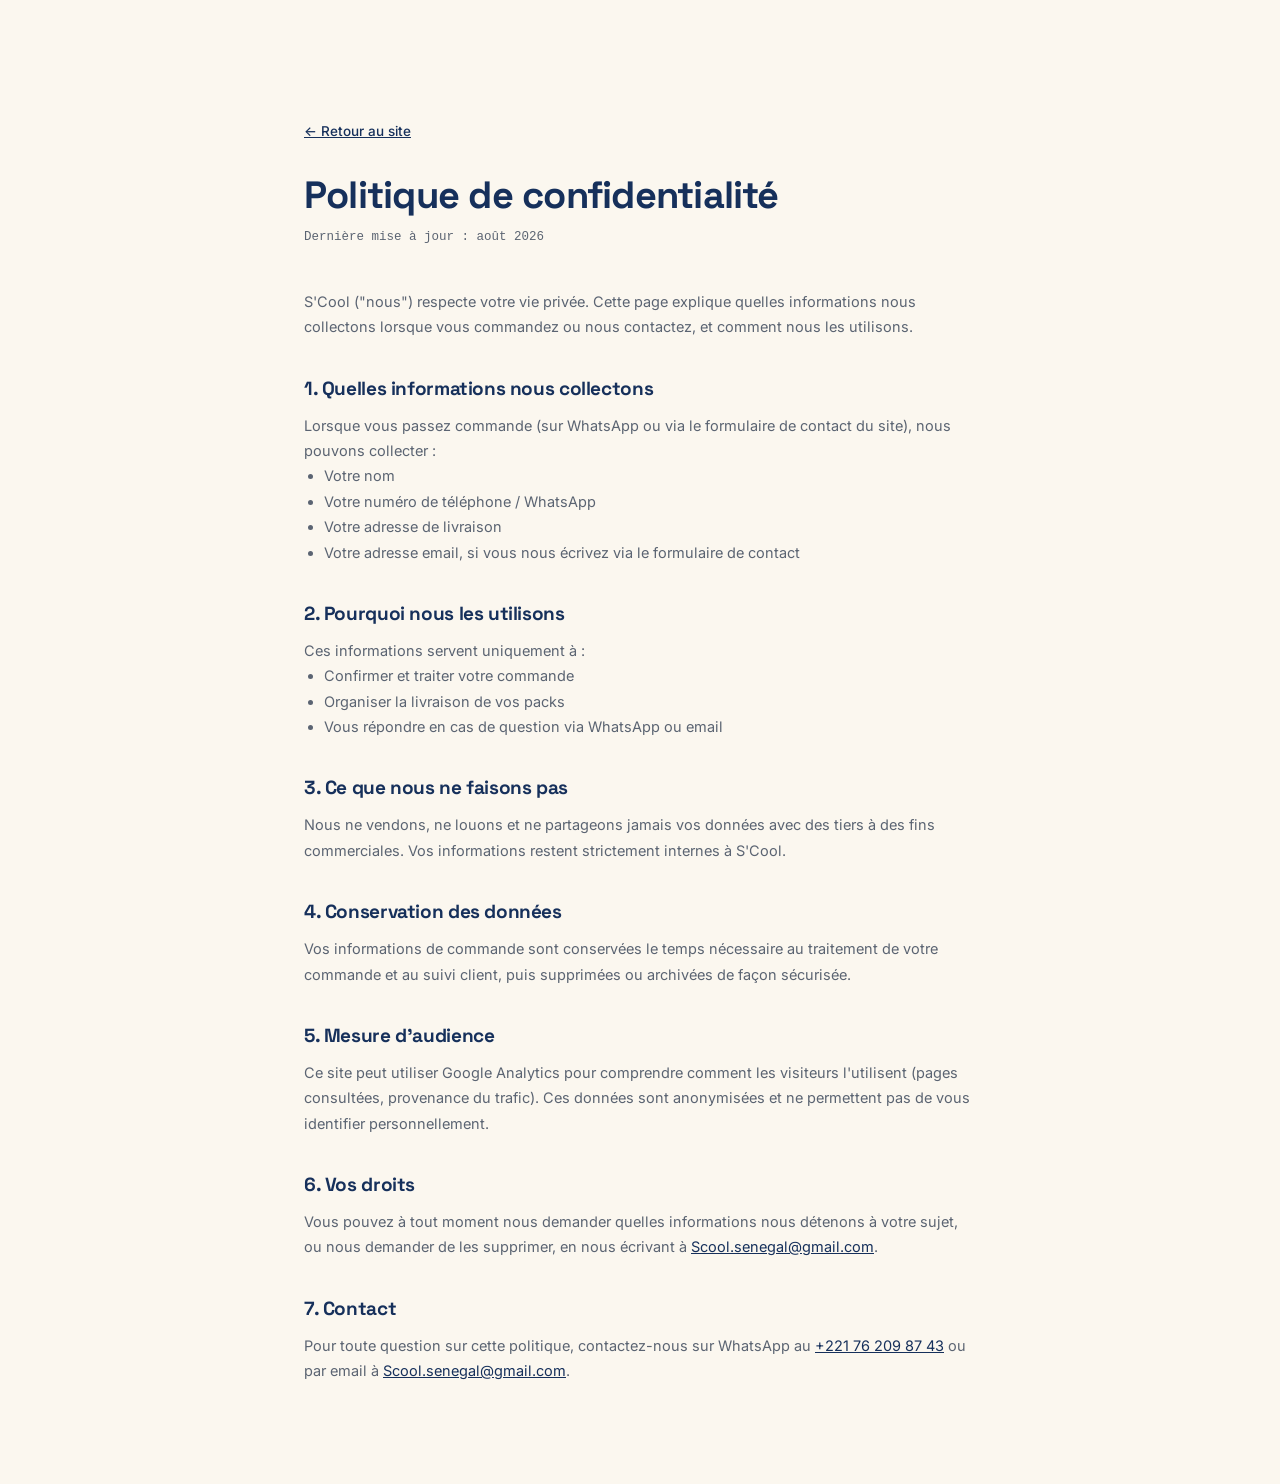
==== privacy.html @ 5d0547ee "Premier commit" ====
<!DOCTYPE html>
<html lang="fr">
<head>
<meta charset="UTF-8">
<meta name="viewport" content="width=device-width, initial-scale=1.0">
<title>Politique de confidentialité — S'Cool</title>
<meta name="description" content="Politique de confidentialité de S'Cool : comment vos données (nom, téléphone, adresse de livraison) sont utilisées.">
<link rel="preconnect" href="https://fonts.googleapis.com">
<link rel="preconnect" href="https://fonts.gstatic.com" crossorigin>
<link href="https://fonts.googleapis.com/css2?family=Space+Grotesk:wght@600;700&family=Inter:wght@400;500;600&display=swap" rel="stylesheet">
<link rel="stylesheet" href="styles.css">
<style>
  .legal-wrap{max-width:720px; margin:0 auto; padding:120px 24px 100px;}
  .legal-wrap h1{font-size:clamp(28px,4vw,38px); margin-bottom:8px;}
  .legal-wrap .updated{font-family:'IBM Plex Mono',monospace; font-size:12.5px; color:var(--ink-soft); margin-bottom:40px;}
  .legal-wrap h2{font-size:19px; margin:36px 0 12px;}
  .legal-wrap p, .legal-wrap li{font-size:14.5px; line-height:1.75; color:var(--ink-soft);}
  .legal-wrap ul{padding-left:20px; margin-bottom:12px;}
  .legal-wrap a{color:var(--blue); text-decoration:underline;}
  .back-link{display:inline-flex; align-items:center; gap:6px; font-size:13.5px; color:var(--blue); font-weight:500; margin-bottom:32px;}
</style>
</head>
<body>
<div class="legal-wrap">
  <a href="index.html" class="back-link">← Retour au site</a>
  <h1>Politique de confidentialité</h1>
  <p class="updated">Dernière mise à jour : août 2026</p>

  <p>S'Cool ("nous") respecte votre vie privée. Cette page explique quelles informations nous collectons lorsque vous commandez ou nous contactez, et comment nous les utilisons.</p>

  <h2>1. Quelles informations nous collectons</h2>
  <p>Lorsque vous passez commande (sur WhatsApp ou via le formulaire de contact du site), nous pouvons collecter :</p>
  <ul>
    <li>Votre nom</li>
    <li>Votre numéro de téléphone / WhatsApp</li>
    <li>Votre adresse de livraison</li>
    <li>Votre adresse email, si vous nous écrivez via le formulaire de contact</li>
  </ul>

  <h2>2. Pourquoi nous les utilisons</h2>
  <p>Ces informations servent uniquement à :</p>
  <ul>
    <li>Confirmer et traiter votre commande</li>
    <li>Organiser la livraison de vos packs</li>
    <li>Vous répondre en cas de question via WhatsApp ou email</li>
  </ul>

  <h2>3. Ce que nous ne faisons pas</h2>
  <p>Nous ne vendons, ne louons et ne partageons jamais vos données avec des tiers à des fins commerciales. Vos informations restent strictement internes à S'Cool.</p>

  <h2>4. Conservation des données</h2>
  <p>Vos informations de commande sont conservées le temps nécessaire au traitement de votre commande et au suivi client, puis supprimées ou archivées de façon sécurisée.</p>

  <h2>5. Mesure d'audience</h2>
  <p>Ce site peut utiliser Google Analytics pour comprendre comment les visiteurs l'utilisent (pages consultées, provenance du trafic). Ces données sont anonymisées et ne permettent pas de vous identifier personnellement.</p>

  <h2>6. Vos droits</h2>
  <p>Vous pouvez à tout moment nous demander quelles informations nous détenons à votre sujet, ou nous demander de les supprimer, en nous écrivant à <a href="mailto:Scool.senegal@gmail.com">Scool.senegal@gmail.com</a>.</p>

  <h2>7. Contact</h2>
  <p>Pour toute question sur cette politique, contactez-nous sur WhatsApp au <a href="https://wa.me/221762098743" target="_blank">+221 76 209 87 43</a> ou par email à <a href="mailto:Scool.senegal@gmail.com">Scool.senegal@gmail.com</a>.</p>
</div>
</body>
</html>
---- styles.css ----
:root{
    --blue:#16305B;
    --blue-light:#2E4E85;
    --blue-pale:#E8EDF6;
    --yellow:#F6B90A;
    --yellow-soft:#FDE8A6;
    --beige:#F1E8D6;
    --cream:#FBF7EF;
    --white:#FFFFFF;
    --ink:#161B22;
    --ink-soft:#5B6472;
    --line:#E4DCC8;
    --radius-lg:28px;
    --radius-md:18px;
    --radius-sm:12px;
    --shadow-soft:0 12px 40px -14px rgba(22,48,91,0.18);
    --shadow-lift:0 24px 60px -18px rgba(22,48,91,0.28);
  }
  *{box-sizing:border-box; margin:0; padding:0;}
  html{scroll-behavior:smooth;}
  body{
    font-family:'Inter',sans-serif;
    background:var(--cream);
    color:var(--ink);
    -webkit-font-smoothing:antialiased;
    overflow-x:hidden;
  }
  h1,h2,h3,h4{font-family:'Space Grotesk',sans-serif; letter-spacing:-0.02em; color:var(--blue);}
  .mono{font-family:'IBM Plex Mono',monospace; letter-spacing:0.02em;}
  a{color:inherit; text-decoration:none;}
  img{max-width:100%; display:block;}
  section{padding:96px 24px;}
  @media (max-width:640px){ section{padding:64px 20px;} }
  .wrap{max-width:1160px; margin:0 auto;}
  .eyebrow{
    font-family:'IBM Plex Mono',monospace;
    font-size:12.5px;
    text-transform:uppercase;
    letter-spacing:0.14em;
    color:var(--blue-light);
    display:inline-flex;
    align-items:center;
    gap:8px;
    margin-bottom:16px;
  }
  .eyebrow::before{content:''; width:16px; height:2px; background:var(--yellow); display:inline-block; border-radius:2px;}

  /* highlighter signature underline */
  .highlight{position:relative; display:inline; white-space:normal;}
  .highlight::after{
    content:'';
    position:absolute;
    left:-2%; right:-2%; bottom:0.05em;
    height:0.42em;
    background:var(--yellow);
    z-index:-1;
    border-radius:3px;
    transform:scaleX(0);
    transform-origin:left;
    transition:transform 0.7s cubic-bezier(.4,0,.2,1);
  }
  .highlight.in-view::after{transform:scaleX(1);}

  .reveal{opacity:0; transform:translateY(24px); transition:opacity .7s ease, transform .7s cubic-bezier(.4,0,.2,1);}
  .reveal.in-view{opacity:1; transform:translateY(0);}

  /* NAV */
  header{
    position:fixed; top:0; left:0; right:0; z-index:100;
    display:flex; justify-content:center; padding-top:14px;
  }
  nav{
    display:flex; align-items:center; justify-content:space-between;
    width:min(1160px, calc(100% - 32px));
    padding:10px 12px 10px 22px;
    background:rgba(251,247,239,0.72);
    backdrop-filter:blur(18px) saturate(160%);
    -webkit-backdrop-filter:blur(18px) saturate(160%);
    border:1px solid rgba(22,48,91,0.08);
    border-radius:100px;
    box-shadow:0 8px 32px -12px rgba(22,48,91,0.14);
    transition:box-shadow .3s ease;
  }
  .logo{display:flex; align-items:center; gap:9px; font-family:'Space Grotesk',sans-serif; font-weight:700; font-size:19px; color:var(--blue);}
  .logo .dot{width:9px; height:9px; border-radius:3px; background:var(--yellow); display:inline-block; transform:rotate(8deg);}
  .nav-links{display:flex; align-items:center; gap:2px;}
  .nav-links a{
    font-size:14px; font-weight:500; color:var(--ink-soft);
    padding:9px 16px; border-radius:100px; transition:all .25s ease;
  }
  .nav-links a:hover{color:var(--blue); background:var(--blue-pale);}
  .nav-links a.active{color:var(--blue); background:var(--blue-pale); font-weight:600;}
  .nav-cta{
    background:var(--blue); color:var(--white); font-size:13.5px; font-weight:600;
    padding:11px 20px; border-radius:100px; display:flex; align-items:center; gap:6px;
    transition:transform .25s ease, background .25s ease;
  }
  .nav-cta:hover{background:var(--blue-light); transform:translateY(-1px);}
  .burger{display:none; width:38px; height:38px; border-radius:100px; background:var(--blue-pale); align-items:center; justify-content:center; cursor:pointer;}
  .cart-icon-btn{
    position:relative; width:40px; height:40px; border-radius:100px; background:var(--blue-pale); border:none;
    display:flex; align-items:center; justify-content:center; cursor:pointer; margin-right:6px; flex-shrink:0;
    transition:background .2s ease;
  }
  .cart-icon-btn:hover{background:var(--yellow-soft);}
  .cart-badge{
    position:absolute; top:-4px; right:-4px; min-width:18px; height:18px; border-radius:100px; background:var(--yellow);
    color:var(--blue); font-family:'IBM Plex Mono',monospace; font-size:10.5px; font-weight:600;
    display:none; align-items:center; justify-content:center; padding:0 4px; border:2px solid var(--cream);
  }

  /* CART DRAWER */
  .cart-overlay{
    position:fixed; inset:0; background:rgba(22,48,91,0.35); backdrop-filter:blur(2px); z-index:150;
    opacity:0; pointer-events:none; transition:opacity .3s ease;
  }
  .cart-overlay.open{opacity:1; pointer-events:auto;}
  .cart-drawer{
    position:fixed; top:0; right:0; bottom:0; width:min(400px, 92vw); background:var(--cream); z-index:151;
    display:flex; flex-direction:column; box-shadow:-20px 0 60px -20px rgba(22,48,91,0.4);
    transform:translateX(100%); transition:transform .4s cubic-bezier(.4,0,.2,1);
  }
  .cart-drawer.open{transform:translateX(0);}
  .cart-head{display:flex; justify-content:space-between; align-items:center; padding:22px 22px 16px; border-bottom:1px solid var(--line);}
  .cart-head h3{font-size:19px;}
  .cart-close{width:32px; height:32px; border-radius:100px; background:var(--blue-pale); border:none; cursor:pointer; font-size:13px; color:var(--blue);}
  .cart-items{flex:1; overflow-y:auto; padding:14px 22px;}
  .cart-item{display:flex; gap:12px; align-items:center; padding:14px 0; border-bottom:1px dashed var(--line);}
  .cart-item .ci-icon{width:44px; height:44px; background:var(--beige); border-radius:12px; display:flex; align-items:center; justify-content:center; flex-shrink:0;}
  .cart-item .ci-icon svg{width:26px; height:26px;}
  .ci-info{flex:1; min-width:0;}
  .ci-info h6{font-size:13.5px; color:var(--ink); margin-bottom:3px; line-height:1.3;}
  .ci-info .mono{font-size:12px; color:var(--ink-soft);}
  .ci-qty{display:flex; align-items:center; gap:10px; margin-top:6px;}
  .ci-qty button{
    width:22px; height:22px; border-radius:7px; border:1px solid var(--line); background:var(--white);
    cursor:pointer; font-size:13px; color:var(--blue); line-height:1;
  }
  .ci-qty span{font-family:'IBM Plex Mono',monospace; font-size:13px; min-width:14px; text-align:center;}
  .ci-remove{background:none; border:none; color:var(--ink-soft); cursor:pointer; font-size:13px; padding:6px; flex-shrink:0;}
  .ci-remove:hover{color:#C0392B;}
  .cart-foot{padding:18px 22px 24px; border-top:1px solid var(--line);}
  .cart-total-row{display:flex; justify-content:space-between; align-items:center; margin-bottom:14px; font-size:14.5px; color:var(--ink-soft);}
  .cart-total-row .price{font-size:20px;}
  @media (max-width:880px){
    .nav-links{display:none;}
    .nav-cta{display:none;}
    .burger{display:flex;}
  }
  .mobile-menu{
    position:fixed; top:78px; left:16px; right:16px; z-index:99;
    background:var(--white); border-radius:22px; padding:12px;
    box-shadow:var(--shadow-lift); border:1px solid var(--line);
    display:none; flex-direction:column; gap:2px;
  }
  .mobile-menu.open{display:flex;}
  .mobile-menu a{padding:14px 16px; border-radius:14px; font-weight:500; color:var(--ink); font-size:15px;}
  .mobile-menu a:hover{background:var(--beige);}
  .mobile-menu .mm-cta{background:var(--blue); color:#fff; text-align:center; margin-top:6px; font-weight:600;}

  /* HERO */
  .hero{padding-top:170px; position:relative; overflow:hidden;}
  .hero::before{
    content:''; position:absolute; top:-120px; right:-160px; width:520px; height:520px;
    background:radial-gradient(circle, var(--yellow-soft) 0%, transparent 70%);
    opacity:0.7; z-index:0;
  }
  .hero::after{
    content:''; position:absolute; bottom:-200px; left:-180px; width:480px; height:480px;
    background:radial-gradient(circle, var(--blue-pale) 0%, transparent 70%);
    z-index:0;
  }
  .hero-inner{position:relative; z-index:1; text-align:center; max-width:760px; margin:0 auto;}
  .hero h1{font-size:clamp(34px,6vw,64px); line-height:1.05; font-weight:700; margin-bottom:22px;}
  .hero p.sub{font-size:clamp(16px,2vw,19px); color:var(--ink-soft); max-width:560px; margin:0 auto 36px; line-height:1.6;}
  .hero-ctas{display:flex; gap:12px; justify-content:center; flex-wrap:wrap;}
  .btn{
    font-weight:600; font-size:15px; padding:15px 28px; border-radius:100px;
    display:inline-flex; align-items:center; gap:8px; cursor:pointer; border:none;
    transition:transform .25s cubic-bezier(.4,0,.2,1), box-shadow .25s ease, background .25s ease;
  }
  .btn-primary{background:var(--blue); color:#fff; box-shadow:0 10px 26px -8px rgba(22,48,91,0.45);}
  .btn-primary:hover{transform:translateY(-2px); box-shadow:0 16px 32px -8px rgba(22,48,91,0.5);}
  .btn-secondary{background:var(--white); color:var(--blue); border:1.5px solid var(--line);}
  .btn-secondary:hover{border-color:var(--blue-light); transform:translateY(-2px);}
  .btn-yellow{background:var(--yellow); color:var(--blue);}
  .btn-yellow:hover{transform:translateY(-2px); box-shadow:0 12px 26px -10px rgba(246,185,10,0.6);}
  .btn-whatsapp{background:#1F3A22; color:#fff;}
  .btn-whatsapp:hover{background:#16481D; transform:translateY(-2px);}
  .btn-sm{padding:10px 18px; font-size:13.5px;}
  .btn-block{width:100%; justify-content:center;}

  .hero-strip{
    display:flex; justify-content:center; gap:36px; flex-wrap:wrap; margin-top:64px;
    padding:20px 0; border-top:1px solid var(--line);
  }
  .hero-strip div{text-align:center;}
  .hero-strip .num{font-family:'Space Grotesk',sans-serif; font-weight:700; font-size:26px; color:var(--blue);}
  .hero-strip .lbl{font-size:12.5px; color:var(--ink-soft); margin-top:2px;}

  /* PILLARS */
  .pillars{display:grid; grid-template-columns:1fr 1fr; gap:24px; margin-top:20px;}
  @media (max-width:820px){.pillars{grid-template-columns:1fr;}}
  .pillar-card{
    border-radius:var(--radius-lg); padding:40px 34px; position:relative; overflow:hidden;
    transition:transform .35s cubic-bezier(.4,0,.2,1), box-shadow .35s ease;
  }
  .pillar-card:hover{transform:translateY(-6px); box-shadow:var(--shadow-lift);}
  .pillar-1{background:var(--blue); color:#fff;}
  .pillar-2{background:var(--beige); color:var(--blue);}
  .pillar-icon{
    width:56px; height:56px; border-radius:16px; display:flex; align-items:center; justify-content:center; margin-bottom:26px;
  }
  .pillar-1 .pillar-icon{background:rgba(246,185,10,0.18);}
  .pillar-2 .pillar-icon{background:rgba(22,48,91,0.08);}
  .pillar-card h3{font-size:26px; margin-bottom:14px;}
  .pillar-1 h3{color:#fff;}
  .pillar-card p{font-size:15.5px; line-height:1.65; margin-bottom:28px; opacity:0.92;}
  .pillar-1 p{color:#DCE4F1;}
  .pillar-2 p{color:var(--ink-soft);}
  .pillar-card .btn{margin-top:4px;}

  /* SECTION HEAD */
  .section-head{text-align:center; max-width:600px; margin:0 auto 52px;}
  .section-head h2{font-size:clamp(26px,4vw,38px); font-weight:700; margin-bottom:14px;}
  .section-head p{color:var(--ink-soft); font-size:16px; line-height:1.6;}
  .section-head.left{text-align:left; margin:0 0 44px;}

  /* PRODUCT CARDS */
  .grid-4{display:grid; grid-template-columns:repeat(4,1fr); gap:20px;}
  .grid-3{display:grid; grid-template-columns:repeat(3,1fr); gap:22px;}
  @media (max-width:980px){.grid-4{grid-template-columns:repeat(2,1fr);} .grid-3{grid-template-columns:repeat(2,1fr);}}
  @media (max-width:600px){.grid-4{grid-template-columns:1fr;} .grid-3{grid-template-columns:1fr;}}

  .product-card{
    background:var(--white); border-radius:var(--radius-md); overflow:hidden;
    border:1px solid var(--line); position:relative;
    transition:transform .3s cubic-bezier(.4,0,.2,1), box-shadow .3s ease;
  }
  .product-card:hover{transform:translateY(-5px); box-shadow:var(--shadow-soft);}
  .product-card:hover .p-icon svg{transform:scale(1.08) rotate(-3deg);}
  .product-media{
    aspect-ratio:1/0.85; display:flex; align-items:center; justify-content:center; position:relative;
    background:var(--beige);
  }
  .product-media::before{
    content:''; position:absolute; inset:0;
    background-image:radial-gradient(circle, rgba(22,48,91,0.06) 1.5px, transparent 1.5px);
    background-size:16px 16px;
  }
  .p-icon svg{transition:transform .35s cubic-bezier(.4,0,.2,1); position:relative; z-index:1;}
  .product-badge{
    position:absolute; top:12px; left:12px; background:var(--yellow); color:var(--blue);
    font-family:'IBM Plex Mono',monospace; font-size:11px; font-weight:500; padding:5px 10px;
    border-radius:100px; z-index:2;
  }
  .product-body{padding:20px 20px 22px; border-top:1px dashed var(--line);}
  .product-body h4{font-size:16.5px; margin-bottom:6px; color:var(--ink);}
  .product-body .desc{font-size:13.5px; color:var(--ink-soft); line-height:1.5; margin-bottom:14px;}
  .price-row{display:flex; align-items:center; justify-content:space-between; margin-bottom:14px;}
  .price{font-family:'Space Grotesk',sans-serif; font-weight:700; font-size:18px; color:var(--blue);}
  .price span{font-size:12px; color:var(--ink-soft); font-weight:500; font-family:'Inter',sans-serif;}

  /* PACK CARDS */
  .pack-grid{display:grid; grid-template-columns:repeat(4,1fr); gap:20px;}
  @media (max-width:980px){.pack-grid{grid-template-columns:repeat(2,1fr);}}
  @media (max-width:600px){.pack-grid{grid-template-columns:1fr;}}
  .pack-card{
    background:var(--white); border-radius:var(--radius-md); padding:26px 22px; position:relative;
    border:1px solid var(--line); border-top:5px solid var(--accent, var(--yellow));
    display:flex; flex-direction:column;
    transition:transform .3s cubic-bezier(.4,0,.2,1), box-shadow .3s ease;
  }
  .pack-card:hover{transform:translateY(-5px); box-shadow:var(--shadow-soft);}
  .pack-icon{
    width:48px; height:48px; border-radius:13px; background:var(--accent, var(--yellow)); opacity:0.9;
    display:flex; align-items:center; justify-content:center; color:var(--blue); margin-bottom:16px;
  }
  .pack-card h3{font-size:21px; margin-bottom:6px;}
  .pack-desc{font-size:13px; color:var(--ink-soft); line-height:1.5; margin-bottom:14px; min-height:40px;}
  .pack-price{font-family:'Space Grotesk',sans-serif; font-weight:700; font-size:22px; color:var(--blue); margin-bottom:16px;}
  .pack-toggle{
    display:flex; align-items:center; justify-content:space-between; width:100%; background:none; border:none;
    border-top:1px dashed var(--line); padding:12px 0; cursor:pointer; font-size:12.5px; color:var(--blue-light);
    font-family:'IBM Plex Mono',monospace;
  }
  .pack-toggle svg{transition:transform .3s ease;}
  .pack-items{
    list-style:none; max-height:0; overflow:hidden; transition:max-height .4s ease;
    font-size:12.5px; color:var(--ink-soft); line-height:1.9;
  }
  .pack-items.open{max-height:600px; margin-bottom:8px;}
  .pack-items li{padding-left:14px; position:relative;}
  .pack-items li::before{content:'—'; position:absolute; left:0; color:var(--accent, var(--yellow));}
  .pack-trousse{
    display:flex; align-items:flex-start; gap:8px; font-size:12px; color:var(--ink-soft);
    margin:12px 0 16px; cursor:pointer; line-height:1.4;
  }
  .pack-trousse input{accent-color:var(--blue); margin-top:2px;}

  /* RESOURCES */
  .cat-grid{display:grid; grid-template-columns:repeat(3,1fr); gap:16px; margin-bottom:56px;}
  @media (max-width:820px){.cat-grid{grid-template-columns:repeat(2,1fr);}}
  @media (max-width:520px){.cat-grid{grid-template-columns:1fr;}}
  .cat-card{
    background:var(--white); border:1px solid var(--line); border-radius:var(--radius-md);
    padding:24px; display:flex; align-items:center; gap:14px; cursor:pointer;
    transition:all .25s ease;
  }
  .cat-card:hover{background:var(--blue); border-color:var(--blue);}
  .cat-card:hover h5, .cat-card:hover p{color:#fff;}
  .cat-card:hover .cat-ic{background:var(--yellow);}
  .cat-ic{
    width:44px; height:44px; border-radius:12px; background:var(--blue-pale); flex-shrink:0;
    display:flex; align-items:center; justify-content:center; transition:background .25s ease;
  }
  .cat-card h5{font-size:15px; font-weight:600; color:var(--ink); margin-bottom:2px;}
  .cat-card p{font-size:12.5px; color:var(--ink-soft);}

  .article-card{
    background:var(--white); border-radius:var(--radius-md); overflow:hidden; border:1px solid var(--line);
    transition:transform .3s ease, box-shadow .3s ease;
  }
  .article-card:hover{transform:translateY(-5px); box-shadow:var(--shadow-soft);}
  .article-media{height:150px; display:flex; align-items:center; justify-content:center; position:relative;}
  .article-body{padding:20px;}
  .article-tag{font-family:'IBM Plex Mono',monospace; font-size:11px; color:var(--blue-light); text-transform:uppercase; letter-spacing:0.06em; margin-bottom:10px; display:block;}
  .article-body h4{font-size:16px; margin-bottom:8px; line-height:1.35; color:var(--ink);}
  .article-body .meta{font-size:12px; color:var(--ink-soft); display:flex; align-items:center; gap:6px; margin-top:14px;}

  /* BLOG FEATURED */
  .blog-featured{
    display:grid; grid-template-columns:1.1fr 1fr; gap:0; border-radius:var(--radius-lg); overflow:hidden;
    background:var(--white); border:1px solid var(--line); margin-bottom:48px;
  }
  @media (max-width:820px){.blog-featured{grid-template-columns:1fr;}}
  .blog-featured .bf-media{background:var(--blue); display:flex; align-items:center; justify-content:center; min-height:280px; position:relative; overflow:hidden;}
  .blog-featured .bf-body{padding:44px; display:flex; flex-direction:column; justify-content:center;}
  .blog-featured .bf-body h3{font-size:26px; margin-bottom:14px; line-height:1.25;}

  /* ABOUT */
  .about-grid{display:grid; grid-template-columns:1fr 1fr; gap:56px; align-items:center;}
  @media (max-width:820px){.about-grid{grid-template-columns:1fr; gap:32px;}}
  .about-visual{
    background:var(--blue); border-radius:var(--radius-lg); aspect-ratio:1/0.9; position:relative; overflow:hidden;
    display:flex; align-items:center; justify-content:center;
  }
  .mission-quote{
    background:var(--beige); border-radius:var(--radius-md); padding:28px 30px; margin-top:24px;
    border-left:4px solid var(--yellow);
  }
  .mission-quote p{font-family:'Space Grotesk',sans-serif; font-size:18px; font-weight:500; color:var(--blue); line-height:1.5;}

  .stat-row{display:flex; gap:32px; margin-top:32px; flex-wrap:wrap;}
  .stat-row .num{font-family:'Space Grotesk',sans-serif; font-weight:700; font-size:30px; color:var(--blue);}
  .stat-row .lbl{font-size:13px; color:var(--ink-soft);}

  /* TESTIMONIALS */
  .testi-track{display:grid; grid-template-columns:repeat(3,1fr); gap:20px;}
  @media (max-width:900px){.testi-track{grid-template-columns:1fr; max-width:480px; margin:0 auto;}}
  .testi-card{
    background:var(--white); border:1px solid var(--line); border-radius:var(--radius-md); padding:28px;
    display:flex; flex-direction:column; gap:18px;
  }
  .stars{color:var(--yellow); font-size:14px; letter-spacing:2px;}
  .testi-card p.quote{font-size:14.5px; line-height:1.65; color:var(--ink);}
  .testi-person{display:flex; align-items:center; gap:12px; margin-top:auto;}
  .avatar{
    width:42px; height:42px; border-radius:100px; display:flex; align-items:center; justify-content:center;
    font-family:'Space Grotesk',sans-serif; font-weight:700; color:#fff; font-size:15px; flex-shrink:0;
  }
  .testi-person .name{font-size:13.5px; font-weight:600; color:var(--ink);}
  .testi-person .role{font-size:12px; color:var(--ink-soft);}

  /* FAQ */
  .faq-list{max-width:760px; margin:0 auto;}
  .faq-item{border-bottom:1px solid var(--line); padding:22px 4px;}
  .faq-q{display:flex; justify-content:space-between; align-items:center; cursor:pointer; gap:16px;}
  .faq-q h5{font-size:15.5px; font-weight:600; color:var(--ink); font-family:'Inter',sans-serif;}
  .faq-icon{width:26px; height:26px; border-radius:100px; background:var(--blue-pale); flex-shrink:0; display:flex; align-items:center; justify-content:center; transition:transform .3s ease;}
  .faq-item.open .faq-icon{transform:rotate(45deg); background:var(--yellow);}
  .faq-a{max-height:0; overflow:hidden; transition:max-height .35s ease;}
  .faq-item.open .faq-a{max-height:200px;}
  .faq-a p{font-size:14px; color:var(--ink-soft); line-height:1.65; padding-top:14px; max-width:620px;}

  /* CONTACT */
  .contact-grid{display:grid; grid-template-columns:1fr 1fr; gap:48px;}
  @media (max-width:860px){.contact-grid{grid-template-columns:1fr;}}
  .contact-form{display:flex; flex-direction:column; gap:14px;}
  .field label{font-size:12.5px; font-weight:600; color:var(--blue); margin-bottom:6px; display:block; font-family:'IBM Plex Mono',monospace; text-transform:uppercase; letter-spacing:0.04em;}
  .field input, .field textarea, .field select{
    width:100%; padding:13px 16px; border-radius:12px; border:1.5px solid var(--line);
    background:var(--white); font-family:'Inter',sans-serif; font-size:14.5px; color:var(--ink);
    transition:border-color .2s ease;
  }
  .field input:focus, .field textarea:focus, .field select:focus{outline:none; border-color:var(--blue-light);}
  .field textarea{resize:vertical; min-height:100px;}

  .contact-side{display:flex; flex-direction:column; gap:16px;}
  .contact-tile{
    background:var(--white); border:1px solid var(--line); border-radius:var(--radius-md); padding:22px;
    display:flex; align-items:center; gap:16px; transition:all .25s ease;
  }
  .contact-tile:hover{border-color:var(--blue-light); transform:translateX(4px);}
  .contact-tile .ct-ic{width:46px; height:46px; border-radius:13px; background:var(--blue-pale); display:flex; align-items:center; justify-content:center; flex-shrink:0;}
  .contact-tile h5{font-size:14.5px; color:var(--ink); margin-bottom:2px;}
  .contact-tile p{font-size:13px; color:var(--ink-soft);}
  .social-row{display:flex; gap:10px; margin-top:6px;}
  .social-row a{
    width:44px; height:44px; border-radius:13px; background:var(--blue); color:#fff;
    display:flex; align-items:center; justify-content:center; transition:all .25s ease;
  }
  .social-row a:hover{background:var(--yellow); color:var(--blue); transform:translateY(-3px);}

  /* FOOTER */
  footer{background:var(--blue); color:#fff; padding:64px 24px 28px;}
  .footer-grid{display:grid; grid-template-columns:1.6fr 1fr 1fr 1.4fr; gap:40px; max-width:1160px; margin:0 auto;}
  @media (max-width:820px){.footer-grid{grid-template-columns:1fr 1fr; row-gap:36px;}}
  @media (max-width:520px){.footer-grid{grid-template-columns:1fr;}}
  footer h6{font-size:12.5px; text-transform:uppercase; letter-spacing:0.1em; color:#8EA1C4; margin-bottom:16px; font-family:'IBM Plex Mono',monospace; font-weight:500;}
  footer .flinks{display:flex; flex-direction:column; gap:11px;}
  footer .flinks a{font-size:14px; color:#D8E0EE; transition:color .2s ease;}
  footer .flinks a:hover{color:var(--yellow);}
  footer p.blurb{color:#B9C6DE; font-size:13.5px; line-height:1.65; max-width:280px; margin-top:12px;}
  .newsletter-form{display:flex; gap:8px; margin-top:14px;}
  .newsletter-form input{
    flex:1; padding:12px 14px; border-radius:12px; border:1px solid #2E4E85; background:#1E3A66;
    color:#fff; font-size:13.5px;
  }
  .newsletter-form input::placeholder{color:#8EA1C4;}
  .newsletter-form button{background:var(--yellow); color:var(--blue); border:none; border-radius:12px; padding:0 18px; font-weight:600; font-size:13px; cursor:pointer;}
  .foot-bottom{
    max-width:1160px; margin:48px auto 0; padding-top:24px; border-top:1px solid #2E4E85;
    display:flex; justify-content:space-between; align-items:center; flex-wrap:wrap; gap:12px;
  }
  .foot-bottom p{font-size:12.5px; color:#8EA1C4;}
  .foot-social{display:flex; gap:10px;}
  .foot-social a{width:36px; height:36px; border-radius:100px; background:#1E3A66; display:flex; align-items:center; justify-content:center; transition:background .2s ease;}
  .foot-social a:hover{background:var(--yellow);}

  /* WhatsApp floating button */
  .wa-float{
    position:fixed; bottom:24px; right:24px; z-index:90;
    width:58px; height:58px; border-radius:100px; background:#1F3A22; color:#fff;
    display:flex; align-items:center; justify-content:center; box-shadow:0 12px 28px -8px rgba(31,58,34,0.55);
    transition:transform .25s ease;
  }
  .wa-float:hover{transform:scale(1.08);}

  .divider-rule{height:1px; background:repeating-linear-gradient(90deg, var(--line) 0 8px, transparent 8px 14px); margin:0 auto;}

  .toast{
    position:fixed; bottom:96px; right:24px; background:var(--blue); color:#fff; padding:14px 20px;
    border-radius:14px; font-size:13.5px; font-weight:500; box-shadow:var(--shadow-lift);
    transform:translateY(20px); opacity:0; pointer-events:none; transition:all .35s cubic-bezier(.4,0,.2,1); z-index:200;
  }
  .toast.show{transform:translateY(0); opacity:1;}
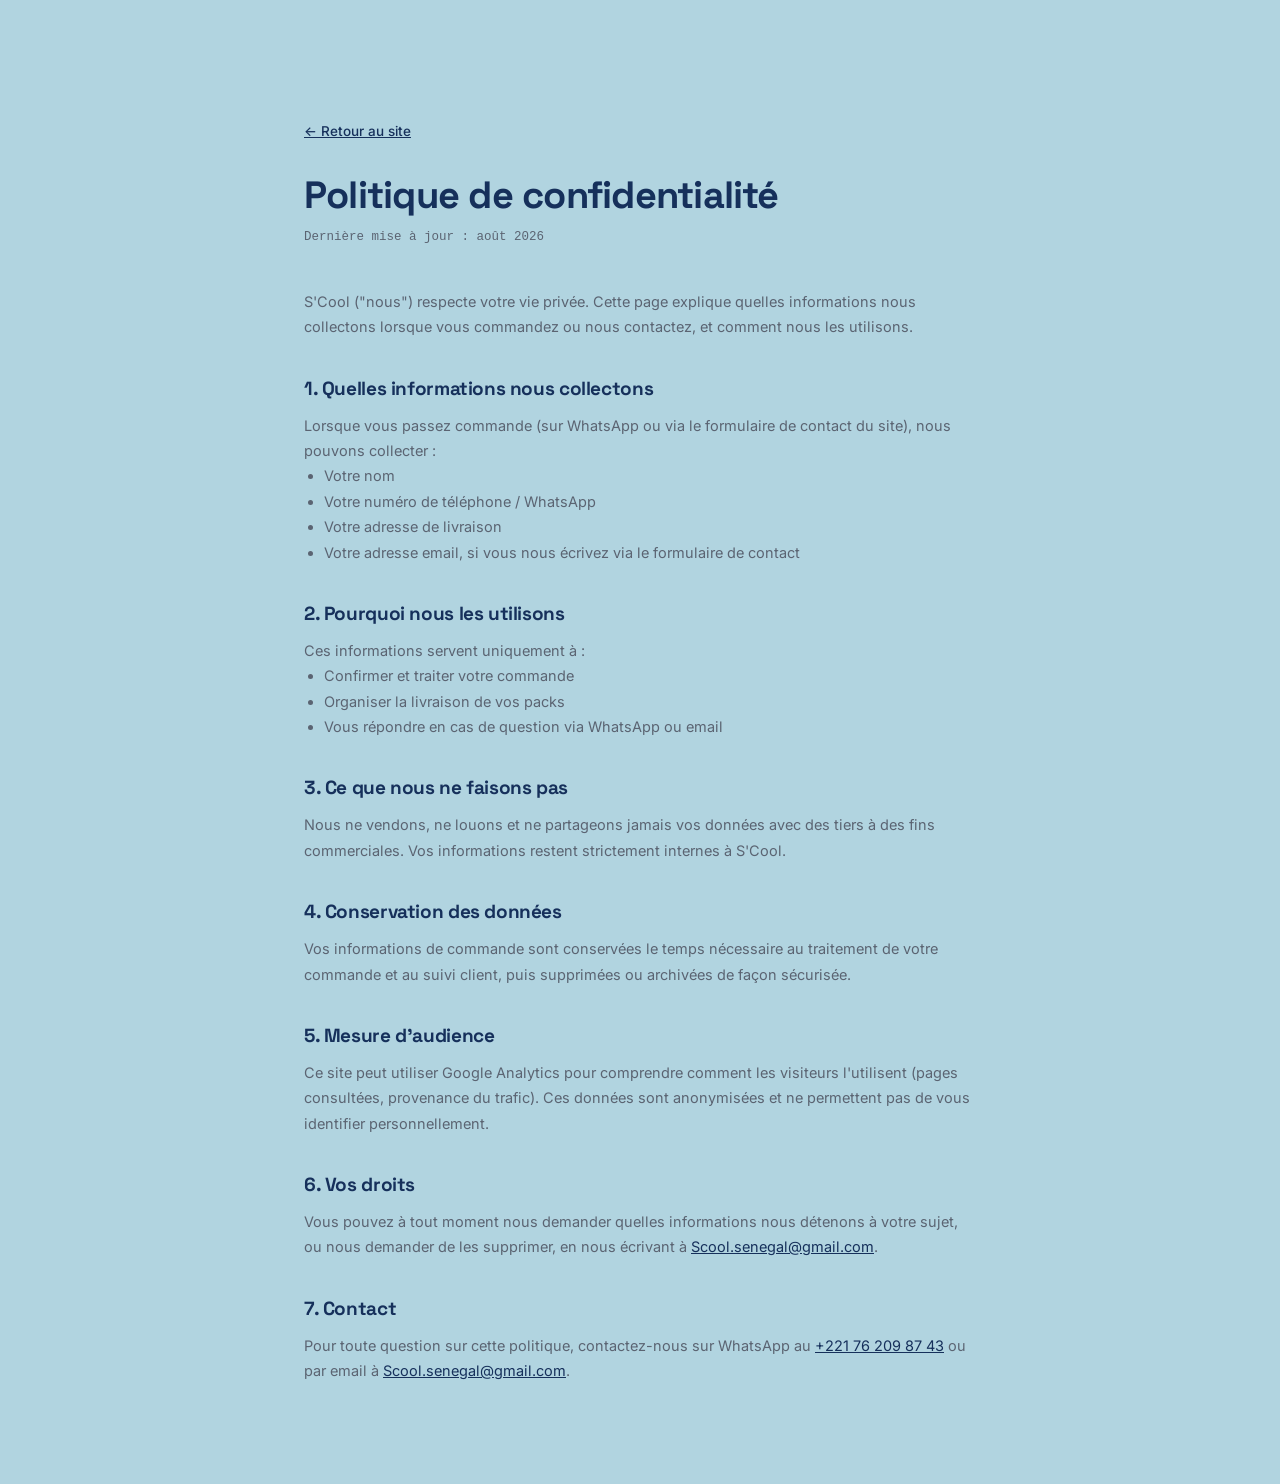
==== commit 5b60f44c: "claude: ajout seo" ====
--- a/privacy.html
+++ b/privacy.html
@@ -1,10 +1,22 @@
 <!DOCTYPE html>
 <html lang="fr">
 <head>
+<!-- Google tag (gtag.js) -->
+<script async src="https://www.googletagmanager.com/gtag/js?id=G-ZF3CPQ8E2L"></script>
+<script>
+  window.dataLayer = window.dataLayer || [];
+  function gtag(){dataLayer.push(arguments);}
+  gtag('js', new Date());
+  gtag('config', 'G-ZF3CPQ8E2L');
+</script>
 <meta charset="UTF-8">
 <meta name="viewport" content="width=device-width, initial-scale=1.0">
 <title>Politique de confidentialité — S'Cool</title>
 <meta name="description" content="Politique de confidentialité de S'Cool : comment vos données (nom, téléphone, adresse de livraison) sont utilisées.">
+<meta property="og:type" content="website">
+<meta property="og:site_name" content="S'Cool">
+<meta property="og:title" content="Politique de confidentialité — S'Cool">
+<meta property="og:url" content="https://MADIOP-19.github.io/S-COOL/privacy.html">
 <link rel="preconnect" href="https://fonts.googleapis.com">
 <link rel="preconnect" href="https://fonts.gstatic.com" crossorigin>
 <link href="https://fonts.googleapis.com/css2?family=Space+Grotesk:wght@600;700&family=Inter:wght@400;500;600&display=swap" rel="stylesheet">
--- a/styles.css
+++ b/styles.css
@@ -20,7 +20,7 @@
   html{scroll-behavior:smooth;}
   body{
     font-family:'Inter',sans-serif;
-    background:var(--cream);
+    background:#b1d4e0;
     color:var(--ink);
     -webkit-font-smoothing:antialiased;
     overflow-x:hidden;
@@ -81,9 +81,10 @@
     box-shadow:0 8px 32px -12px rgba(22,48,91,0.14);
     transition:box-shadow .3s ease;
   }
-  .logo{display:flex; align-items:center; gap:9px; font-family:'Space Grotesk',sans-serif; font-weight:700; font-size:19px; color:var(--blue);}
+  .logo{display:flex; align-items:center; gap:9px; font-family:'League Spartan',sans-serif; font-weight:700; font-size:25px; color:var(--blue); letter-spacing:-0.1em;}
   .logo .dot{width:9px; height:9px; border-radius:3px; background:var(--yellow); display:inline-block; transform:rotate(8deg);}
   .nav-links{display:flex; align-items:center; gap:2px;}
+  .nav-right{display:flex; align-items:center; gap:10px;}
   .nav-links a{
     font-size:14px; font-weight:500; color:var(--ink-soft);
     padding:9px 16px; border-radius:100px; transition:all .25s ease;
@@ -97,15 +98,15 @@
   }
   .nav-cta:hover{background:var(--blue-light); transform:translateY(-1px);}
   .burger{display:none; width:38px; height:38px; border-radius:100px; background:var(--blue-pale); align-items:center; justify-content:center; cursor:pointer;}
-  .cart-icon-btn{
-    position:relative; width:40px; height:40px; border-radius:100px; background:var(--blue-pale); border:none;
-    display:flex; align-items:center; justify-content:center; cursor:pointer; margin-right:6px; flex-shrink:0;
-    transition:background .2s ease;
-  }
-  .cart-icon-btn:hover{background:var(--yellow-soft);}
+  .cart-btn{
+    position:relative; display:flex; align-items:center; gap:7px; border:none; cursor:pointer; flex-shrink:0;
+    background:var(--yellow); color:var(--blue); font-family:'Inter',sans-serif; font-weight:600; font-size:13.5px;
+    padding:10px 16px; border-radius:100px; transition:transform .2s ease, box-shadow .2s ease;
+  }
+  .cart-btn:hover{transform:translateY(-1px); box-shadow:0 8px 18px -8px rgba(246,185,10,0.6);}
   .cart-badge{
-    position:absolute; top:-4px; right:-4px; min-width:18px; height:18px; border-radius:100px; background:var(--yellow);
-    color:var(--blue); font-family:'IBM Plex Mono',monospace; font-size:10.5px; font-weight:600;
+    position:absolute; top:-6px; right:-6px; min-width:18px; height:18px; border-radius:100px; background:var(--blue);
+    color:#fff; font-family:'IBM Plex Mono',monospace; font-size:10.5px; font-weight:600;
     display:none; align-items:center; justify-content:center; padding:0 4px; border:2px solid var(--cream);
   }
 
@@ -142,10 +143,53 @@
   .cart-foot{padding:18px 22px 24px; border-top:1px solid var(--line);}
   .cart-total-row{display:flex; justify-content:space-between; align-items:center; margin-bottom:14px; font-size:14.5px; color:var(--ink-soft);}
   .cart-total-row .price{font-size:20px;}
+
+  /* COMING SOON (Resources / Blog) */
+  .coming-soon{
+    max-width:520px; margin:0 auto; text-align:center; background:var(--beige);
+    border-radius:var(--radius-lg); padding:48px 32px; border:1px dashed var(--line);
+  }
+  .coming-soon-icon{
+    width:56px; height:56px; border-radius:16px; background:var(--yellow-soft);
+    display:flex; align-items:center; justify-content:center; margin:0 auto 18px;
+  }
+  .coming-soon h3{font-size:19px; margin-bottom:10px;}
+  .coming-soon p{font-size:14px; color:var(--ink-soft); line-height:1.6;}
+  .coming-soon p a{color:var(--blue); font-weight:600;}
+
+  /* SHOP PAGE: search + tabs + empty state */
+  .shop-search{
+    display:flex; align-items:center; gap:10px; background:var(--white); border:1.5px solid var(--line);
+    border-radius:100px; padding:6px 6px 6px 20px; max-width:520px; margin:0 auto 28px;
+  }
+  .shop-search svg{flex-shrink:0; color:var(--ink-soft);}
+  .shop-search input{
+    flex:1; border:none; outline:none; background:none; font-family:'Inter',sans-serif; font-size:14.5px; padding:10px 0;
+  }
+  .shop-search button{
+    background:var(--blue); color:#fff; border:none; border-radius:100px; padding:10px 20px;
+    font-size:13.5px; font-weight:600; cursor:pointer; flex-shrink:0;
+  }
+  .shop-tabs{display:flex; justify-content:center; gap:8px; margin-bottom:40px; flex-wrap:wrap;}
+  .shop-tab{
+    font-size:13.5px; padding:9px 18px; border-radius:100px; border:1.5px solid var(--line); background:var(--white);
+    cursor:pointer; color:var(--ink-soft); transition:all .2s ease; user-select:none; font-weight:500;
+  }
+  .shop-tab:hover{border-color:var(--blue-light);}
+  .shop-tab.active{background:var(--blue); color:#fff; border-color:var(--blue);}
+  .shop-empty{
+    max-width:440px; margin:20px auto 0; text-align:center; background:var(--white);
+    border-radius:var(--radius-lg); padding:44px 30px; border:1px dashed var(--line);
+  }
+  .shop-empty h3{font-size:17px; margin-bottom:10px;}
+  .shop-empty p{font-size:13.5px; color:var(--ink-soft); line-height:1.6; margin-bottom:20px;}
   @media (max-width:880px){
     .nav-links{display:none;}
     .nav-cta{display:none;}
     .burger{display:flex;}
+    .cart-btn{padding:9px 12px; font-size:0;}
+    .cart-btn svg{display:block;}
+    .cart-btn span:not(.cart-badge){display:none;}
   }
   .mobile-menu{
     position:fixed; top:78px; left:16px; right:16px; z-index:99;
@@ -171,11 +215,17 @@
     z-index:0;
   }
   .hero-inner{position:relative; z-index:1; text-align:center; max-width:760px; margin:0 auto;}
-  .hero h1{font-size:clamp(34px,6vw,64px); line-height:1.05; font-weight:700; margin-bottom:22px;}
+  .hero h1{
+    font-family:'League Spartan', sans-serif;
+    font-size:clamp(34px,6vw,64px);
+    font-weight:700;
+    line-height:1.05;
+    margin-bottom:22px;
+  }
   .hero p.sub{font-size:clamp(16px,2vw,19px); color:var(--ink-soft); max-width:560px; margin:0 auto 36px; line-height:1.6;}
   .hero-ctas{display:flex; gap:12px; justify-content:center; flex-wrap:wrap;}
   .btn{
-    font-weight:600; font-size:15px; padding:15px 28px; border-radius:100px;
+    font-weight:600; font-size:15px; padding:15px 28px; border-radius:0px;
     display:inline-flex; align-items:center; gap:8px; cursor:pointer; border:none;
     transition:transform .25s cubic-bezier(.4,0,.2,1), box-shadow .25s ease, background .25s ease;
   }
@@ -219,6 +269,53 @@
   .pillar-1 p{color:#DCE4F1;}
   .pillar-2 p{color:var(--ink-soft);}
   .pillar-card .btn{margin-top:4px;}
+
+/* --- SECTION LOGOS MARQUES --- */
+.brands-marquee{
+  padding:36px 0;
+  overflow:hidden;
+}
+.brands-title{
+  text-align:center;
+  font-family:'IBM Plex Mono',monospace;
+  font-size:12.5px;
+  text-transform:uppercase;
+  letter-spacing:0.14em;
+  color:var(--blue-light);
+  margin-bottom:28px;
+}
+.marquee{ display:flex; width:100%; overflow:hidden; }
+.marquee-content{
+  display:flex;
+  animation:scroll-marquee 25s linear infinite;
+}
+
+.marquee-item{
+  flex:0 0 auto;
+  width:130px;
+  margin:0 24px;
+  display:flex;
+  align-items:center;
+  justify-content:center;
+}
+.marquee-item img{
+  max-width:100%;
+  height:auto;
+
+  opacity:0.55;
+  transition:all .3s ease;
+}
+.marquee-item img:hover{
+  filter:grayscale(0%);
+  opacity:1;
+}
+@keyframes scroll-marquee{
+  0%{ transform:translateX(0); }
+  100%{ transform:translateX(-50%); }
+}
+@media (max-width:640px){
+  .marquee-item{ width:90px; margin:0 16px; }
+}
 
   /* SECTION HEAD */
   .section-head{text-align:center; max-width:600px; margin:0 auto 52px;}
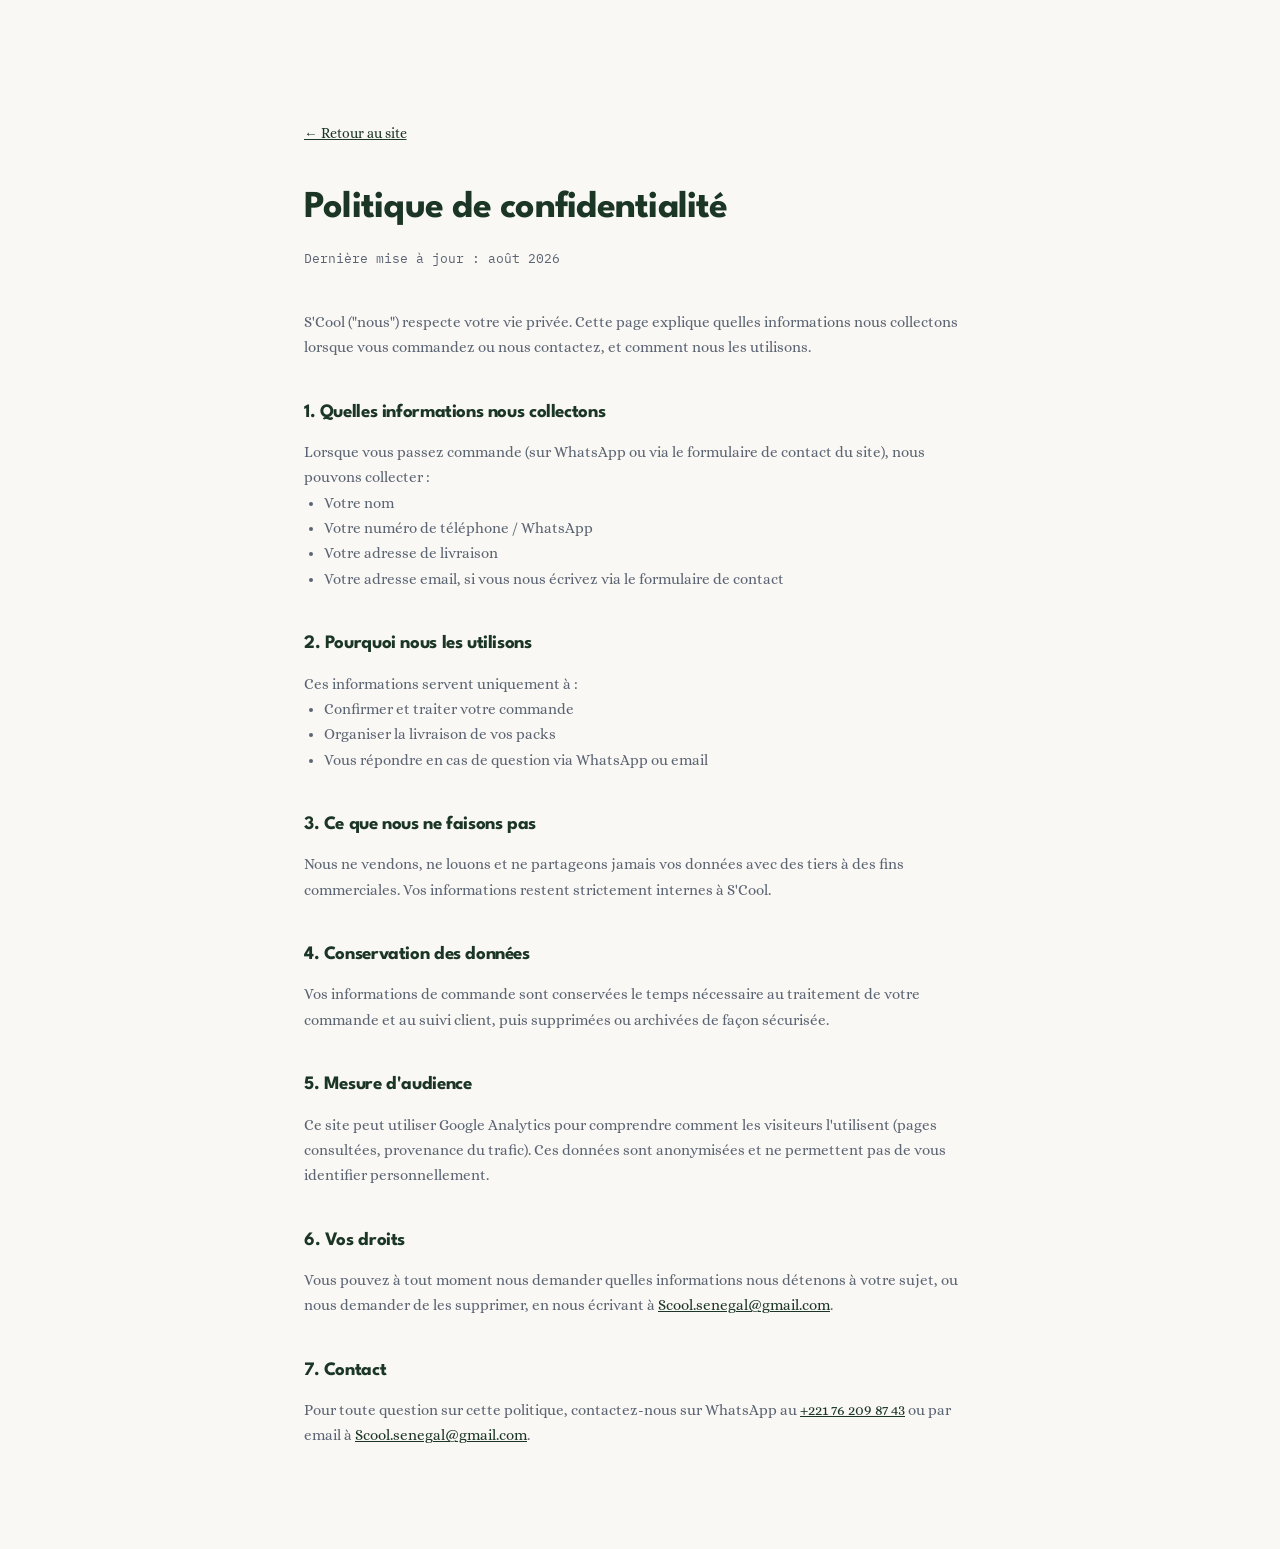
==== commit d7e33717: "claude code modifs" ====
--- a/privacy.html
+++ b/privacy.html
@@ -16,10 +16,10 @@
 <meta property="og:type" content="website">
 <meta property="og:site_name" content="S'Cool">
 <meta property="og:title" content="Politique de confidentialité — S'Cool">
-<meta property="og:url" content="https://MADIOP-19.github.io/S-COOL/privacy.html">
+<meta property="og:url" content="https://TON-USERNAME.github.io/S-COOL/privacy.html">
 <link rel="preconnect" href="https://fonts.googleapis.com">
 <link rel="preconnect" href="https://fonts.gstatic.com" crossorigin>
-<link href="https://fonts.googleapis.com/css2?family=Space+Grotesk:wght@600;700&family=Inter:wght@400;500;600&display=swap" rel="stylesheet">
+<link href="https://fonts.googleapis.com/css2?family=League+Spartan:wght@100..900&family=Alice&family=IBM+Plex+Mono:wght@400;500&display=swap" rel="stylesheet">
 <link rel="stylesheet" href="styles.css">
 <style>
   .legal-wrap{max-width:720px; margin:0 auto; padding:120px 24px 100px;}
--- a/styles.css
+++ b/styles.css
@@ -1,31 +1,39 @@
 :root{
-    --blue:#16305B;
-    --blue-light:#2E4E85;
-    --blue-pale:#E8EDF6;
+    --blue:#1B3624;
+    --blue-light:#2E5940;
+    --blue-pale:#E4F0F5;
+    --sky:#B1D4E0;
     --yellow:#F6B90A;
     --yellow-soft:#FDE8A6;
-    --beige:#F1E8D6;
-    --cream:#FBF7EF;
+    --beige:#F4ECBE;
+    --cream:#FAF6E2;
     --white:#FFFFFF;
     --ink:#161B22;
     --ink-soft:#5B6472;
-    --line:#E4DCC8;
+    --line:#E9E0BE;
     --radius-lg:28px;
     --radius-md:18px;
     --radius-sm:12px;
-    --shadow-soft:0 12px 40px -14px rgba(22,48,91,0.18);
-    --shadow-lift:0 24px 60px -18px rgba(22,48,91,0.28);
+    --shadow-soft:0 12px 40px -14px rgba(27,54,36,0.18);
+    --shadow-lift:0 24px 60px -18px rgba(27,54,36,0.28);
   }
   *{box-sizing:border-box; margin:0; padding:0;}
   html{scroll-behavior:smooth;}
   body{
-    font-family:'Inter',sans-serif;
-    background:#b1d4e0;
+    font-family:'Alice', Georgia, serif;
+    background:#FAF8F5;
     color:var(--ink);
     -webkit-font-smoothing:antialiased;
     overflow-x:hidden;
-  }
-  h1,h2,h3,h4{font-family:'Space Grotesk',sans-serif; letter-spacing:-0.02em; color:var(--blue);}
+    font-size:16px;
+    line-height:1.65;
+  }
+  h1,h2,h3,h4,h5,h6{
+    font-family:'League Spartan', sans-serif;
+    letter-spacing:-0.02em;
+    color:var(--blue);
+    font-weight:700;
+  }
   .mono{font-family:'IBM Plex Mono',monospace; letter-spacing:0.02em;}
   a{color:inherit; text-decoration:none;}
   img{max-width:100%; display:block;}
@@ -45,7 +53,6 @@
   }
   .eyebrow::before{content:''; width:16px; height:2px; background:var(--yellow); display:inline-block; border-radius:2px;}
 
-  /* highlighter signature underline */
   .highlight{position:relative; display:inline; white-space:normal;}
   .highlight::after{
     content:'';
@@ -64,7 +71,6 @@
   .reveal{opacity:0; transform:translateY(24px); transition:opacity .7s ease, transform .7s cubic-bezier(.4,0,.2,1);}
   .reveal.in-view{opacity:1; transform:translateY(0);}
 
-  /* NAV */
   header{
     position:fixed; top:0; left:0; right:0; z-index:100;
     display:flex; justify-content:center; padding-top:14px;
@@ -72,27 +78,33 @@
   nav{
     display:flex; align-items:center; justify-content:space-between;
     width:min(1160px, calc(100% - 32px));
-    padding:10px 12px 10px 22px;
-    background:rgba(251,247,239,0.72);
+    padding:8px 12px 8px 18px;
+    background:rgba(251,247,239,0.88);
     backdrop-filter:blur(18px) saturate(160%);
     -webkit-backdrop-filter:blur(18px) saturate(160%);
-    border:1px solid rgba(22,48,91,0.08);
+    border:1px solid rgba(27,54,36,0.08);
     border-radius:100px;
-    box-shadow:0 8px 32px -12px rgba(22,48,91,0.14);
+    box-shadow:0 8px 32px -12px rgba(27,54,36,0.14);
     transition:box-shadow .3s ease;
   }
-  .logo{display:flex; align-items:center; gap:9px; font-family:'League Spartan',sans-serif; font-weight:700; font-size:25px; color:var(--blue); letter-spacing:-0.1em;}
-  .logo .dot{width:9px; height:9px; border-radius:3px; background:var(--yellow); display:inline-block; transform:rotate(8deg);}
+  .logo{display:inline-flex; align-items:center; text-decoration:none;}
+  .logo-img{height:36px; width:auto; max-width:140px; object-fit:contain; display:block; transition:transform .25s ease;}
+  .logo:hover .logo-img{transform:scale(1.05);}
+  .logo-footer{display:inline-block; margin-bottom:14px;}
+  .logo-img-footer{height:40px; width:auto; max-width:155px; object-fit:contain; display:block; transition:transform .25s ease;}
+  .logo-footer:hover .logo-img-footer{transform:scale(1.05);}
+
   .nav-links{display:flex; align-items:center; gap:2px;}
   .nav-right{display:flex; align-items:center; gap:10px;}
   .nav-links a{
-    font-size:14px; font-weight:500; color:var(--ink-soft);
+    font-family:'League Spartan', sans-serif;
+    font-size:15px; font-weight:600; color:var(--ink-soft);
     padding:9px 16px; border-radius:100px; transition:all .25s ease;
   }
   .nav-links a:hover{color:var(--blue); background:var(--blue-pale);}
-  .nav-links a.active{color:var(--blue); background:var(--blue-pale); font-weight:600;}
+  .nav-links a.active{color:var(--blue); background:var(--blue-pale); font-weight:700;}
   .nav-cta{
-    background:var(--blue); color:var(--white); font-size:13.5px; font-weight:600;
+    background:var(--blue); color:var(--white); font-family:'League Spartan', sans-serif; font-size:14.5px; font-weight:700;
     padding:11px 20px; border-radius:100px; display:flex; align-items:center; gap:6px;
     transition:transform .25s ease, background .25s ease;
   }
@@ -100,8 +112,8 @@
   .burger{display:none; width:38px; height:38px; border-radius:100px; background:var(--blue-pale); align-items:center; justify-content:center; cursor:pointer;}
   .cart-btn{
     position:relative; display:flex; align-items:center; gap:7px; border:none; cursor:pointer; flex-shrink:0;
-    background:var(--yellow); color:var(--blue); font-family:'Inter',sans-serif; font-weight:600; font-size:13.5px;
-    padding:10px 16px; border-radius:100px; transition:transform .2s ease, box-shadow .2s ease;
+    background:var(--yellow); color:var(--blue); font-family:'League Spartan',sans-serif; font-weight:700; font-size:15px;
+    padding:10px 18px; border-radius:100px; transition:transform .2s ease, box-shadow .2s ease;
   }
   .cart-btn:hover{transform:translateY(-1px); box-shadow:0 8px 18px -8px rgba(246,185,10,0.6);}
   .cart-badge{
@@ -110,70 +122,60 @@
     display:none; align-items:center; justify-content:center; padding:0 4px; border:2px solid var(--cream);
   }
 
-  /* CART DRAWER */
   .cart-overlay{
-    position:fixed; inset:0; background:rgba(22,48,91,0.35); backdrop-filter:blur(2px); z-index:150;
+    position:fixed; inset:0; background:rgba(27,54,36,0.35); backdrop-filter:blur(2px); z-index:150;
     opacity:0; pointer-events:none; transition:opacity .3s ease;
   }
   .cart-overlay.open{opacity:1; pointer-events:auto;}
   .cart-drawer{
     position:fixed; top:0; right:0; bottom:0; width:min(400px, 92vw); background:var(--cream); z-index:151;
-    display:flex; flex-direction:column; box-shadow:-20px 0 60px -20px rgba(22,48,91,0.4);
+    display:flex; flex-direction:column; box-shadow:-20px 0 60px -20px rgba(27,54,36,0.4);
     transform:translateX(100%); transition:transform .4s cubic-bezier(.4,0,.2,1);
   }
   .cart-drawer.open{transform:translateX(0);}
   .cart-head{display:flex; justify-content:space-between; align-items:center; padding:22px 22px 16px; border-bottom:1px solid var(--line);}
-  .cart-head h3{font-size:19px;}
+  .cart-head h3{font-family:'League Spartan', sans-serif; font-size:20px; font-weight:700;}
   .cart-close{width:32px; height:32px; border-radius:100px; background:var(--blue-pale); border:none; cursor:pointer; font-size:13px; color:var(--blue);}
   .cart-items{flex:1; overflow-y:auto; padding:14px 22px;}
   .cart-item{display:flex; gap:12px; align-items:center; padding:14px 0; border-bottom:1px dashed var(--line);}
   .cart-item .ci-icon{width:44px; height:44px; background:var(--beige); border-radius:12px; display:flex; align-items:center; justify-content:center; flex-shrink:0;}
   .cart-item .ci-icon svg{width:26px; height:26px;}
   .ci-info{flex:1; min-width:0;}
-  .ci-info h6{font-size:13.5px; color:var(--ink); margin-bottom:3px; line-height:1.3;}
+  .ci-info h6{font-family:'League Spartan', sans-serif; font-size:15px; font-weight:700; color:var(--ink); margin-bottom:3px; line-height:1.2;}
   .ci-info .mono{font-size:12px; color:var(--ink-soft);}
   .ci-qty{display:flex; align-items:center; gap:10px; margin-top:6px;}
-  .ci-qty button{
-    width:22px; height:22px; border-radius:7px; border:1px solid var(--line); background:var(--white);
-    cursor:pointer; font-size:13px; color:var(--blue); line-height:1;
-  }
+  .ci-qty button{width:22px; height:22px; border-radius:7px; border:1px solid var(--line); background:var(--white); cursor:pointer; font-size:13px; color:var(--blue); line-height:1;}
   .ci-qty span{font-family:'IBM Plex Mono',monospace; font-size:13px; min-width:14px; text-align:center;}
   .ci-remove{background:none; border:none; color:var(--ink-soft); cursor:pointer; font-size:13px; padding:6px; flex-shrink:0;}
   .ci-remove:hover{color:#C0392B;}
   .cart-foot{padding:18px 22px 24px; border-top:1px solid var(--line);}
-  .cart-total-row{display:flex; justify-content:space-between; align-items:center; margin-bottom:14px; font-size:14.5px; color:var(--ink-soft);}
-  .cart-total-row .price{font-size:20px;}
-
-  /* COMING SOON (Resources / Blog) */
+  .cart-total-row{display:flex; justify-content:space-between; align-items:center; margin-bottom:14px; font-family:'League Spartan', sans-serif; font-size:16px; font-weight:600; color:var(--ink-soft);}
+  .cart-total-row .price{font-size:22px;}
+
   .coming-soon{
     max-width:520px; margin:0 auto; text-align:center; background:var(--beige);
     border-radius:var(--radius-lg); padding:48px 32px; border:1px dashed var(--line);
   }
-  .coming-soon-icon{
-    width:56px; height:56px; border-radius:16px; background:var(--yellow-soft);
-    display:flex; align-items:center; justify-content:center; margin:0 auto 18px;
-  }
-  .coming-soon h3{font-size:19px; margin-bottom:10px;}
-  .coming-soon p{font-size:14px; color:var(--ink-soft); line-height:1.6;}
+  .coming-soon-icon{width:56px; height:56px; border-radius:16px; background:var(--yellow-soft); display:flex; align-items:center; justify-content:center; margin:0 auto 18px;}
+  .coming-soon h3{font-family:'League Spartan', sans-serif; font-size:21px; margin-bottom:10px;}
+  .coming-soon p{font-size:15px; color:var(--ink-soft); line-height:1.6;}
   .coming-soon p a{color:var(--blue); font-weight:600;}
 
-  /* SHOP PAGE: search + tabs + empty state */
   .shop-search{
     display:flex; align-items:center; gap:10px; background:var(--white); border:1.5px solid var(--line);
     border-radius:100px; padding:6px 6px 6px 20px; max-width:520px; margin:0 auto 28px;
   }
   .shop-search svg{flex-shrink:0; color:var(--ink-soft);}
-  .shop-search input{
-    flex:1; border:none; outline:none; background:none; font-family:'Inter',sans-serif; font-size:14.5px; padding:10px 0;
-  }
+  .shop-search input{flex:1; border:none; outline:none; background:none; font-family:'Alice', serif; font-size:15.5px; padding:10px 0;}
   .shop-search button{
-    background:var(--blue); color:#fff; border:none; border-radius:100px; padding:10px 20px;
-    font-size:13.5px; font-weight:600; cursor:pointer; flex-shrink:0;
+    background:var(--blue); color:#fff; border:none; border-radius:100px; padding:10px 22px;
+    font-family:'League Spartan', sans-serif; font-size:14.5px; font-weight:700; cursor:pointer; flex-shrink:0;
   }
   .shop-tabs{display:flex; justify-content:center; gap:8px; margin-bottom:40px; flex-wrap:wrap;}
   .shop-tab{
-    font-size:13.5px; padding:9px 18px; border-radius:100px; border:1.5px solid var(--line); background:var(--white);
-    cursor:pointer; color:var(--ink-soft); transition:all .2s ease; user-select:none; font-weight:500;
+    font-family:'League Spartan', sans-serif; font-size:14.5px; font-weight:600; padding:9px 18px; border-radius:100px;
+    border:1.5px solid var(--line); background:var(--white); cursor:pointer; color:var(--ink-soft);
+    transition:all .2s ease; user-select:none;
   }
   .shop-tab:hover{border-color:var(--blue-light);}
   .shop-tab.active{background:var(--blue); color:#fff; border-color:var(--blue);}
@@ -181,8 +183,9 @@
     max-width:440px; margin:20px auto 0; text-align:center; background:var(--white);
     border-radius:var(--radius-lg); padding:44px 30px; border:1px dashed var(--line);
   }
-  .shop-empty h3{font-size:17px; margin-bottom:10px;}
-  .shop-empty p{font-size:13.5px; color:var(--ink-soft); line-height:1.6; margin-bottom:20px;}
+  .shop-empty h3{font-family:'League Spartan', sans-serif; font-size:19px; margin-bottom:10px;}
+  .shop-empty p{font-size:14.5px; color:var(--ink-soft); line-height:1.6; margin-bottom:20px;}
+
   @media (max-width:880px){
     .nav-links{display:none;}
     .nav-cta{display:none;}
@@ -198,57 +201,127 @@
     display:none; flex-direction:column; gap:2px;
   }
   .mobile-menu.open{display:flex;}
-  .mobile-menu a{padding:14px 16px; border-radius:14px; font-weight:500; color:var(--ink); font-size:15px;}
+  .mobile-menu a{font-family:'League Spartan', sans-serif; padding:14px 16px; border-radius:14px; font-weight:600; color:var(--ink); font-size:16px;}
   .mobile-menu a:hover{background:var(--beige);}
-  .mobile-menu .mm-cta{background:var(--blue); color:#fff; text-align:center; margin-top:6px; font-weight:600;}
-
-  /* HERO */
-  .hero{padding-top:170px; position:relative; overflow:hidden;}
+  .mobile-menu .mm-cta{background:var(--blue); color:#fff; text-align:center; margin-top:6px; font-weight:700;}
+
+  .hero{padding-top:160px; padding-bottom:60px; position:relative; overflow:hidden;}
   .hero::before{
-    content:''; position:absolute; top:-120px; right:-160px; width:520px; height:520px;
+    content:''; position:absolute; top:-120px; right:-160px; width:560px; height:560px;
     background:radial-gradient(circle, var(--yellow-soft) 0%, transparent 70%);
-    opacity:0.7; z-index:0;
+    opacity:0.6; z-index:0; pointer-events:none;
   }
   .hero::after{
-    content:''; position:absolute; bottom:-200px; left:-180px; width:480px; height:480px;
+    content:''; position:absolute; top:20%; left:-200px; width:520px; height:520px;
     background:radial-gradient(circle, var(--blue-pale) 0%, transparent 70%);
-    z-index:0;
-  }
-  .hero-inner{position:relative; z-index:1; text-align:center; max-width:760px; margin:0 auto;}
+    z-index:0; pointer-events:none;
+  }
+  .hero-inner{position:relative; z-index:1; text-align:center; max-width:920px; margin:0 auto;}
+
+  .hero-bts-badge{display:flex; justify-content:center; align-items:center; margin-bottom:18px;}
+  .hero-bts-img{
+    width:min(280px, 75vw); height:auto; display:block;
+    filter:drop-shadow(0 8px 20px rgba(27,54,36,0.12));
+    transition:transform .3s ease;
+  }
+  .hero-bts-img:hover{transform:scale(1.04) rotate(-1deg);}
+
   .hero h1{
     font-family:'League Spartan', sans-serif;
-    font-size:clamp(34px,6vw,64px);
-    font-weight:700;
+    font-size:clamp(36px,6.5vw,68px);
+    font-weight:800;
     line-height:1.05;
-    margin-bottom:22px;
-  }
-  .hero p.sub{font-size:clamp(16px,2vw,19px); color:var(--ink-soft); max-width:560px; margin:0 auto 36px; line-height:1.6;}
-  .hero-ctas{display:flex; gap:12px; justify-content:center; flex-wrap:wrap;}
+    margin-bottom:20px;
+    letter-spacing:-0.03em;
+    color:var(--blue);
+  }
+  .hero p.sub{
+    font-family:'Alice', Georgia, serif;
+    font-size:clamp(16px,2vw,20px); color:var(--ink-soft); max-width:640px;
+    margin:0 auto 34px; line-height:1.65; font-weight:400;
+  }
+  .hero-ctas{display:flex; gap:14px; justify-content:center; align-items:center; flex-wrap:wrap; margin-bottom:44px;}
   .btn{
-    font-weight:600; font-size:15px; padding:15px 28px; border-radius:0px;
-    display:inline-flex; align-items:center; gap:8px; cursor:pointer; border:none;
+    font-family:'League Spartan', sans-serif;
+    font-weight:700; font-size:16px; letter-spacing:0.02em; padding:14px 28px; border-radius:100px;
+    display:inline-flex; align-items:center; gap:9px; cursor:pointer; border:none;
+    text-decoration:none;
     transition:transform .25s cubic-bezier(.4,0,.2,1), box-shadow .25s ease, background .25s ease;
   }
-  .btn-primary{background:var(--blue); color:#fff; box-shadow:0 10px 26px -8px rgba(22,48,91,0.45);}
-  .btn-primary:hover{transform:translateY(-2px); box-shadow:0 16px 32px -8px rgba(22,48,91,0.5);}
-  .btn-secondary{background:var(--white); color:var(--blue); border:1.5px solid var(--line);}
-  .btn-secondary:hover{border-color:var(--blue-light); transform:translateY(-2px);}
-  .btn-yellow{background:var(--yellow); color:var(--blue);}
+  .btn-primary{background:var(--blue); color:#fff; box-shadow:0 10px 26px -8px rgba(27,54,36,0.45);}
+  .btn-primary:hover{transform:translateY(-2px); box-shadow:0 16px 32px -8px rgba(27,54,36,0.5); background:var(--blue-light);}
+  .btn-secondary{background:var(--white); color:var(--blue); border:1.5px solid var(--line); box-shadow:0 4px 16px -4px rgba(27,54,36,0.06);}
+  .btn-secondary:hover{border-color:var(--blue); transform:translateY(-2px); box-shadow:0 10px 24px -8px rgba(27,54,36,0.12);}
+  .btn-yellow{background:var(--yellow); color:var(--blue); font-weight:700;}
   .btn-yellow:hover{transform:translateY(-2px); box-shadow:0 12px 26px -10px rgba(246,185,10,0.6);}
-  .btn-whatsapp{background:#1F3A22; color:#fff;}
-  .btn-whatsapp:hover{background:#16481D; transform:translateY(-2px);}
-  .btn-sm{padding:10px 18px; font-size:13.5px;}
+  .btn-whatsapp{background:#1F3A22; color:#fff; box-shadow:0 10px 24px -8px rgba(31,58,34,0.45);}
+  .btn-whatsapp:hover{background:#16481D; transform:translateY(-2px); box-shadow:0 16px 30px -8px rgba(31,58,34,0.55);}
+  .btn-sm{padding:10px 18px; font-size:14px; border-radius:100px;}
   .btn-block{width:100%; justify-content:center;}
 
+  .hero-visual-container{position:relative; max-width:860px; margin:0 auto 48px; padding:0 16px;}
+  .hero-visual-frame{
+    position:relative; display:inline-block; width:100%;
+    background:radial-gradient(ellipse at center bottom, rgba(244,236,190,0.55) 0%, transparent 70%);
+    padding-bottom:10px;
+  }
+  .hero-illustration-img{
+    width:100%; max-width:800px; height:auto; margin:0 auto; display:block;
+    filter:drop-shadow(0 24px 44px rgba(27,54,36,0.16));
+    transition:transform .4s ease;
+  }
+  .hero-illustration-img:hover{transform:scale(1.015);}
+
+  .floating-pill{
+    position:absolute;
+    background:rgba(255,255,255,0.96);
+    backdrop-filter:blur(12px);
+    -webkit-backdrop-filter:blur(12px);
+    border:1.5px solid rgba(233,224,190,0.9);
+    border-radius:100px;
+    padding:9px 18px 9px 12px;
+    display:flex; align-items:center; gap:11px;
+    box-shadow:0 14px 34px -8px rgba(27,54,36,0.18);
+    z-index:5;
+    text-align:left;
+    animation:floatPill 4.5s ease-in-out infinite;
+    pointer-events:auto;
+    transition:transform .25s ease, box-shadow .25s ease;
+  }
+  .floating-pill:hover{
+    transform:scale(1.05) translateY(-4px) !important;
+    box-shadow:0 20px 40px -10px rgba(27,54,36,0.25);
+  }
+  .fp-icon{width:34px; height:34px; border-radius:100px; background:var(--yellow-soft); display:flex; align-items:center; justify-content:center; font-size:17px; flex-shrink:0;}
+  .fp-text{display:flex; flex-direction:column; line-height:1.2;}
+  .fp-title{font-family:'League Spartan', sans-serif; font-size:15px; font-weight:700; color:var(--blue);}
+  .fp-sub{font-family:'Alice', serif; font-size:12px; color:var(--ink-soft);}
+
+  .fp-left{top:26%; left:2%; animation-delay:0s;}
+  .fp-right{top:32%; right:2%; animation-delay:2.2s;}
+  .fp-center{bottom:14px; left:50%; transform:translateX(-50%); animation:floatPillCenter 4.5s ease-in-out infinite 1.1s;}
+
+  @keyframes floatPill{ 0%, 100%{ transform:translateY(0); } 50%{ transform:translateY(-8px); } }
+  @keyframes floatPillCenter{ 0%, 100%{ transform:translateX(-50%) translateY(0); } 50%{ transform:translateX(-50%) translateY(-7px); } }
+
+  @media (max-width:820px){ .floating-pill{display:none;} }
+
   .hero-strip{
-    display:flex; justify-content:center; gap:36px; flex-wrap:wrap; margin-top:64px;
-    padding:20px 0; border-top:1px solid var(--line);
+    display:grid; grid-template-columns:repeat(4, 1fr); gap:16px;
+    max-width:840px; margin:0 auto; padding:22px 28px;
+    background:var(--white); border-radius:var(--radius-md);
+    border:1px solid var(--line);
+    box-shadow:var(--shadow-soft);
   }
   .hero-strip div{text-align:center;}
-  .hero-strip .num{font-family:'Space Grotesk',sans-serif; font-weight:700; font-size:26px; color:var(--blue);}
-  .hero-strip .lbl{font-size:12.5px; color:var(--ink-soft); margin-top:2px;}
-
-  /* PILLARS */
+  .hero-strip .num{font-family:'League Spartan',sans-serif; font-weight:700; font-size:28px; color:var(--blue); line-height:1.1;}
+  .hero-strip .lbl{font-family:'Alice', serif; font-size:13px; color:var(--ink-soft); margin-top:4px;}
+
+  @media (max-width:680px){
+    .hero-strip{grid-template-columns:repeat(2, 1fr); gap:18px; padding:18px 20px;}
+    .hero-bts-img{width:220px;}
+  }
+
   .pillars{display:grid; grid-template-columns:1fr 1fr; gap:24px; margin-top:20px;}
   @media (max-width:820px){.pillars{grid-template-columns:1fr;}}
   .pillar-card{
@@ -258,107 +331,34 @@
   .pillar-card:hover{transform:translateY(-6px); box-shadow:var(--shadow-lift);}
   .pillar-1{background:var(--blue); color:#fff;}
   .pillar-2{background:var(--beige); color:var(--blue);}
-  .pillar-icon{
-    width:56px; height:56px; border-radius:16px; display:flex; align-items:center; justify-content:center; margin-bottom:26px;
-  }
+  .pillar-icon{width:56px; height:56px; border-radius:16px; display:flex; align-items:center; justify-content:center; margin-bottom:26px;}
   .pillar-1 .pillar-icon{background:rgba(246,185,10,0.18);}
-  .pillar-2 .pillar-icon{background:rgba(22,48,91,0.08);}
-  .pillar-card h3{font-size:26px; margin-bottom:14px;}
+  .pillar-2 .pillar-icon{background:rgba(27,54,36,0.08);}
+  .pillar-card h3{font-family:'League Spartan', sans-serif; font-size:28px; margin-bottom:14px;}
   .pillar-1 h3{color:#fff;}
-  .pillar-card p{font-size:15.5px; line-height:1.65; margin-bottom:28px; opacity:0.92;}
-  .pillar-1 p{color:#DCE4F1;}
+  .pillar-card p{font-size:16px; line-height:1.65; margin-bottom:28px; opacity:0.95;}
+  .pillar-1 p{color:#DCE9DE;}
   .pillar-2 p{color:var(--ink-soft);}
   .pillar-card .btn{margin-top:4px;}
 
-/* --- SECTION LOGOS MARQUES --- */
-.brands-marquee{
-  padding:36px 0;
-  overflow:hidden;
-}
-.brands-title{
-  text-align:center;
-  font-family:'IBM Plex Mono',monospace;
-  font-size:12.5px;
-  text-transform:uppercase;
-  letter-spacing:0.14em;
-  color:var(--blue-light);
-  margin-bottom:28px;
-}
-.marquee{ display:flex; width:100%; overflow:hidden; }
-.marquee-content{
-  display:flex;
-  animation:scroll-marquee 25s linear infinite;
-}
-
-.marquee-item{
-  flex:0 0 auto;
-  width:130px;
-  margin:0 24px;
-  display:flex;
-  align-items:center;
-  justify-content:center;
-}
-.marquee-item img{
-  max-width:100%;
-  height:auto;
-
-  opacity:0.55;
-  transition:all .3s ease;
-}
-.marquee-item img:hover{
-  filter:grayscale(0%);
-  opacity:1;
-}
-@keyframes scroll-marquee{
-  0%{ transform:translateX(0); }
-  100%{ transform:translateX(-50%); }
-}
-@media (max-width:640px){
-  .marquee-item{ width:90px; margin:0 16px; }
-}
-
-  /* SECTION HEAD */
-  .section-head{text-align:center; max-width:600px; margin:0 auto 52px;}
-  .section-head h2{font-size:clamp(26px,4vw,38px); font-weight:700; margin-bottom:14px;}
-  .section-head p{color:var(--ink-soft); font-size:16px; line-height:1.6;}
+  .brands-marquee{padding:36px 0; overflow:hidden;}
+  .brands-title{
+    text-align:center; font-family:'IBM Plex Mono',monospace; font-size:12.5px; text-transform:uppercase;
+    letter-spacing:0.14em; color:var(--blue-light); margin-bottom:28px;
+  }
+  .marquee{ display:flex; width:100%; overflow:hidden; }
+  .marquee-content{ display:flex; animation:scroll-marquee 25s linear infinite; }
+  .marquee-item{ flex:0 0 auto; width:130px; margin:0 24px; display:flex; align-items:center; justify-content:center; }
+  .marquee-item img{ max-width:100%; height:auto; opacity:0.55; transition:all .3s ease; }
+  .marquee-item img:hover{ filter:grayscale(0%); opacity:1; }
+  @keyframes scroll-marquee{ 0%{ transform:translateX(0); } 100%{ transform:translateX(-50%); } }
+  @media (max-width:640px){ .marquee-item{ width:90px; margin:0 16px; } }
+
+  .section-head{text-align:center; max-width:620px; margin:0 auto 52px;}
+  .section-head h2{font-family:'League Spartan', sans-serif; font-size:clamp(28px,4.5vw,42px); font-weight:700; margin-bottom:14px;}
+  .section-head p{color:var(--ink-soft); font-size:16.5px; line-height:1.65;}
   .section-head.left{text-align:left; margin:0 0 44px;}
 
-  /* PRODUCT CARDS */
-  .grid-4{display:grid; grid-template-columns:repeat(4,1fr); gap:20px;}
-  .grid-3{display:grid; grid-template-columns:repeat(3,1fr); gap:22px;}
-  @media (max-width:980px){.grid-4{grid-template-columns:repeat(2,1fr);} .grid-3{grid-template-columns:repeat(2,1fr);}}
-  @media (max-width:600px){.grid-4{grid-template-columns:1fr;} .grid-3{grid-template-columns:1fr;}}
-
-  .product-card{
-    background:var(--white); border-radius:var(--radius-md); overflow:hidden;
-    border:1px solid var(--line); position:relative;
-    transition:transform .3s cubic-bezier(.4,0,.2,1), box-shadow .3s ease;
-  }
-  .product-card:hover{transform:translateY(-5px); box-shadow:var(--shadow-soft);}
-  .product-card:hover .p-icon svg{transform:scale(1.08) rotate(-3deg);}
-  .product-media{
-    aspect-ratio:1/0.85; display:flex; align-items:center; justify-content:center; position:relative;
-    background:var(--beige);
-  }
-  .product-media::before{
-    content:''; position:absolute; inset:0;
-    background-image:radial-gradient(circle, rgba(22,48,91,0.06) 1.5px, transparent 1.5px);
-    background-size:16px 16px;
-  }
-  .p-icon svg{transition:transform .35s cubic-bezier(.4,0,.2,1); position:relative; z-index:1;}
-  .product-badge{
-    position:absolute; top:12px; left:12px; background:var(--yellow); color:var(--blue);
-    font-family:'IBM Plex Mono',monospace; font-size:11px; font-weight:500; padding:5px 10px;
-    border-radius:100px; z-index:2;
-  }
-  .product-body{padding:20px 20px 22px; border-top:1px dashed var(--line);}
-  .product-body h4{font-size:16.5px; margin-bottom:6px; color:var(--ink);}
-  .product-body .desc{font-size:13.5px; color:var(--ink-soft); line-height:1.5; margin-bottom:14px;}
-  .price-row{display:flex; align-items:center; justify-content:space-between; margin-bottom:14px;}
-  .price{font-family:'Space Grotesk',sans-serif; font-weight:700; font-size:18px; color:var(--blue);}
-  .price span{font-size:12px; color:var(--ink-soft); font-weight:500; font-family:'Inter',sans-serif;}
-
-  /* PACK CARDS */
   .pack-grid{display:grid; grid-template-columns:repeat(4,1fr); gap:20px;}
   @media (max-width:980px){.pack-grid{grid-template-columns:repeat(2,1fr);}}
   @media (max-width:600px){.pack-grid{grid-template-columns:1fr;}}
@@ -373,9 +373,9 @@
     width:48px; height:48px; border-radius:13px; background:var(--accent, var(--yellow)); opacity:0.9;
     display:flex; align-items:center; justify-content:center; color:var(--blue); margin-bottom:16px;
   }
-  .pack-card h3{font-size:21px; margin-bottom:6px;}
-  .pack-desc{font-size:13px; color:var(--ink-soft); line-height:1.5; margin-bottom:14px; min-height:40px;}
-  .pack-price{font-family:'Space Grotesk',sans-serif; font-weight:700; font-size:22px; color:var(--blue); margin-bottom:16px;}
+  .pack-card h3{font-family:'League Spartan', sans-serif; font-size:24px; font-weight:700; margin-bottom:6px;}
+  .pack-desc{font-size:14px; color:var(--ink-soft); line-height:1.55; margin-bottom:14px; min-height:42px;}
+  .pack-price{font-family:'League Spartan',sans-serif; font-weight:700; font-size:24px; color:var(--blue); margin-bottom:16px;}
   .pack-toggle{
     display:flex; align-items:center; justify-content:space-between; width:100%; background:none; border:none;
     border-top:1px dashed var(--line); padding:12px 0; cursor:pointer; font-size:12.5px; color:var(--blue-light);
@@ -384,75 +384,45 @@
   .pack-toggle svg{transition:transform .3s ease;}
   .pack-items{
     list-style:none; max-height:0; overflow:hidden; transition:max-height .4s ease;
-    font-size:12.5px; color:var(--ink-soft); line-height:1.9;
+    font-size:13.5px; color:var(--ink-soft); line-height:1.8;
   }
   .pack-items.open{max-height:600px; margin-bottom:8px;}
   .pack-items li{padding-left:14px; position:relative;}
   .pack-items li::before{content:'—'; position:absolute; left:0; color:var(--accent, var(--yellow));}
-  .pack-trousse{
-    display:flex; align-items:flex-start; gap:8px; font-size:12px; color:var(--ink-soft);
-    margin:12px 0 16px; cursor:pointer; line-height:1.4;
-  }
+  .pack-trousse{display:flex; align-items:flex-start; gap:8px; font-size:13px; color:var(--ink-soft); margin:12px 0 16px; cursor:pointer; line-height:1.4;}
   .pack-trousse input{accent-color:var(--blue); margin-top:2px;}
-
-  /* RESOURCES */
-  .cat-grid{display:grid; grid-template-columns:repeat(3,1fr); gap:16px; margin-bottom:56px;}
-  @media (max-width:820px){.cat-grid{grid-template-columns:repeat(2,1fr);}}
-  @media (max-width:520px){.cat-grid{grid-template-columns:1fr;}}
-  .cat-card{
-    background:var(--white); border:1px solid var(--line); border-radius:var(--radius-md);
-    padding:24px; display:flex; align-items:center; gap:14px; cursor:pointer;
-    transition:all .25s ease;
-  }
-  .cat-card:hover{background:var(--blue); border-color:var(--blue);}
-  .cat-card:hover h5, .cat-card:hover p{color:#fff;}
-  .cat-card:hover .cat-ic{background:var(--yellow);}
-  .cat-ic{
-    width:44px; height:44px; border-radius:12px; background:var(--blue-pale); flex-shrink:0;
-    display:flex; align-items:center; justify-content:center; transition:background .25s ease;
-  }
-  .cat-card h5{font-size:15px; font-weight:600; color:var(--ink); margin-bottom:2px;}
-  .cat-card p{font-size:12.5px; color:var(--ink-soft);}
-
-  .article-card{
-    background:var(--white); border-radius:var(--radius-md); overflow:hidden; border:1px solid var(--line);
-    transition:transform .3s ease, box-shadow .3s ease;
-  }
-  .article-card:hover{transform:translateY(-5px); box-shadow:var(--shadow-soft);}
-  .article-media{height:150px; display:flex; align-items:center; justify-content:center; position:relative;}
-  .article-body{padding:20px;}
-  .article-tag{font-family:'IBM Plex Mono',monospace; font-size:11px; color:var(--blue-light); text-transform:uppercase; letter-spacing:0.06em; margin-bottom:10px; display:block;}
-  .article-body h4{font-size:16px; margin-bottom:8px; line-height:1.35; color:var(--ink);}
-  .article-body .meta{font-size:12px; color:var(--ink-soft); display:flex; align-items:center; gap:6px; margin-top:14px;}
-
-  /* BLOG FEATURED */
-  .blog-featured{
-    display:grid; grid-template-columns:1.1fr 1fr; gap:0; border-radius:var(--radius-lg); overflow:hidden;
-    background:var(--white); border:1px solid var(--line); margin-bottom:48px;
-  }
-  @media (max-width:820px){.blog-featured{grid-template-columns:1fr;}}
-  .blog-featured .bf-media{background:var(--blue); display:flex; align-items:center; justify-content:center; min-height:280px; position:relative; overflow:hidden;}
-  .blog-featured .bf-body{padding:44px; display:flex; flex-direction:column; justify-content:center;}
-  .blog-featured .bf-body h3{font-size:26px; margin-bottom:14px; line-height:1.25;}
-
-  /* ABOUT */
+  .pack-brands{display:flex; flex-wrap:wrap; gap:6px; margin-bottom:14px;}
+  .pack-brands span{
+    font-family:'IBM Plex Mono',monospace; font-size:10px; letter-spacing:0.06em;
+    background:var(--blue-pale); color:var(--blue-light);
+    padding:4px 9px; border-radius:100px;
+  }
+  .product-badge{
+    position:absolute; top:14px; right:14px;
+    font-family:'League Spartan',sans-serif; font-size:11px; font-weight:700; letter-spacing:0.04em;
+    background:var(--yellow); color:var(--blue); padding:4px 11px; border-radius:100px;
+  }
+
   .about-grid{display:grid; grid-template-columns:1fr 1fr; gap:56px; align-items:center;}
   @media (max-width:820px){.about-grid{grid-template-columns:1fr; gap:32px;}}
   .about-visual{
     background:var(--blue); border-radius:var(--radius-lg); aspect-ratio:1/0.9; position:relative; overflow:hidden;
-    display:flex; align-items:center; justify-content:center;
-  }
-  .mission-quote{
-    background:var(--beige); border-radius:var(--radius-md); padding:28px 30px; margin-top:24px;
-    border-left:4px solid var(--yellow);
-  }
-  .mission-quote p{font-family:'Space Grotesk',sans-serif; font-size:18px; font-weight:500; color:var(--blue); line-height:1.5;}
+    display:flex; align-items:center; justify-content:center; padding:32px;
+    box-shadow:var(--shadow-lift);
+  }
+  .about-badge-img{
+    max-width:260px; width:85%; height:auto; display:block;
+    filter:drop-shadow(0 16px 36px rgba(0,0,0,0.4));
+    transition:transform .4s cubic-bezier(.4,0,.2,1);
+  }
+  .about-badge-img:hover{ transform:scale(1.06) rotate(2deg); }
+  .mission-quote{ background:var(--beige); border-radius:var(--radius-md); padding:28px 30px; margin-top:24px; border-left:4px solid var(--yellow); }
+  .mission-quote p{font-family:'Alice', serif; font-size:18px; font-style:italic; color:var(--blue); line-height:1.6;}
 
   .stat-row{display:flex; gap:32px; margin-top:32px; flex-wrap:wrap;}
-  .stat-row .num{font-family:'Space Grotesk',sans-serif; font-weight:700; font-size:30px; color:var(--blue);}
+  .stat-row .num{font-family:'League Spartan',sans-serif; font-weight:700; font-size:32px; color:var(--blue);}
   .stat-row .lbl{font-size:13px; color:var(--ink-soft);}
 
-  /* TESTIMONIALS */
   .testi-track{display:grid; grid-template-columns:repeat(3,1fr); gap:20px;}
   @media (max-width:900px){.testi-track{grid-template-columns:1fr; max-width:480px; margin:0 auto;}}
   .testi-card{
@@ -460,34 +430,32 @@
     display:flex; flex-direction:column; gap:18px;
   }
   .stars{color:var(--yellow); font-size:14px; letter-spacing:2px;}
-  .testi-card p.quote{font-size:14.5px; line-height:1.65; color:var(--ink);}
+  .testi-card p.quote{font-size:15px; line-height:1.7; color:var(--ink);}
   .testi-person{display:flex; align-items:center; gap:12px; margin-top:auto;}
   .avatar{
     width:42px; height:42px; border-radius:100px; display:flex; align-items:center; justify-content:center;
-    font-family:'Space Grotesk',sans-serif; font-weight:700; color:#fff; font-size:15px; flex-shrink:0;
-  }
-  .testi-person .name{font-size:13.5px; font-weight:600; color:var(--ink);}
-  .testi-person .role{font-size:12px; color:var(--ink-soft);}
-
-  /* FAQ */
+    font-family:'League Spartan',sans-serif; font-weight:700; color:#fff; font-size:16px; flex-shrink:0;
+  }
+  .testi-person .name{font-family:'League Spartan', sans-serif; font-size:15px; font-weight:700; color:var(--ink);}
+  .testi-person .role{font-size:12.5px; color:var(--ink-soft);}
+
   .faq-list{max-width:760px; margin:0 auto;}
   .faq-item{border-bottom:1px solid var(--line); padding:22px 4px;}
   .faq-q{display:flex; justify-content:space-between; align-items:center; cursor:pointer; gap:16px;}
-  .faq-q h5{font-size:15.5px; font-weight:600; color:var(--ink); font-family:'Inter',sans-serif;}
+  .faq-q h5{font-size:17px; font-weight:700; color:var(--ink); font-family:'League Spartan',sans-serif;}
   .faq-icon{width:26px; height:26px; border-radius:100px; background:var(--blue-pale); flex-shrink:0; display:flex; align-items:center; justify-content:center; transition:transform .3s ease;}
   .faq-item.open .faq-icon{transform:rotate(45deg); background:var(--yellow);}
   .faq-a{max-height:0; overflow:hidden; transition:max-height .35s ease;}
   .faq-item.open .faq-a{max-height:200px;}
-  .faq-a p{font-size:14px; color:var(--ink-soft); line-height:1.65; padding-top:14px; max-width:620px;}
-
-  /* CONTACT */
+  .faq-a p{font-size:15px; color:var(--ink-soft); line-height:1.7; padding-top:14px; max-width:620px;}
+
   .contact-grid{display:grid; grid-template-columns:1fr 1fr; gap:48px;}
   @media (max-width:860px){.contact-grid{grid-template-columns:1fr;}}
   .contact-form{display:flex; flex-direction:column; gap:14px;}
   .field label{font-size:12.5px; font-weight:600; color:var(--blue); margin-bottom:6px; display:block; font-family:'IBM Plex Mono',monospace; text-transform:uppercase; letter-spacing:0.04em;}
   .field input, .field textarea, .field select{
     width:100%; padding:13px 16px; border-radius:12px; border:1.5px solid var(--line);
-    background:var(--white); font-family:'Inter',sans-serif; font-size:14.5px; color:var(--ink);
+    background:var(--white); font-family:'Alice', serif; font-size:15px; color:var(--ink);
     transition:border-color .2s ease;
   }
   .field input:focus, .field textarea:focus, .field select:focus{outline:none; border-color:var(--blue-light);}
@@ -500,8 +468,8 @@
   }
   .contact-tile:hover{border-color:var(--blue-light); transform:translateX(4px);}
   .contact-tile .ct-ic{width:46px; height:46px; border-radius:13px; background:var(--blue-pale); display:flex; align-items:center; justify-content:center; flex-shrink:0;}
-  .contact-tile h5{font-size:14.5px; color:var(--ink); margin-bottom:2px;}
-  .contact-tile p{font-size:13px; color:var(--ink-soft);}
+  .contact-tile h5{font-family:'League Spartan', sans-serif; font-size:16px; font-weight:700; color:var(--ink); margin-bottom:2px;}
+  .contact-tile p{font-size:13.5px; color:var(--ink-soft);}
   .social-row{display:flex; gap:10px; margin-top:6px;}
   .social-row a{
     width:44px; height:44px; border-radius:13px; background:var(--blue); color:#fff;
@@ -509,33 +477,31 @@
   }
   .social-row a:hover{background:var(--yellow); color:var(--blue); transform:translateY(-3px);}
 
-  /* FOOTER */
   footer{background:var(--blue); color:#fff; padding:64px 24px 28px;}
   .footer-grid{display:grid; grid-template-columns:1.6fr 1fr 1fr 1.4fr; gap:40px; max-width:1160px; margin:0 auto;}
   @media (max-width:820px){.footer-grid{grid-template-columns:1fr 1fr; row-gap:36px;}}
   @media (max-width:520px){.footer-grid{grid-template-columns:1fr;}}
-  footer h6{font-size:12.5px; text-transform:uppercase; letter-spacing:0.1em; color:#8EA1C4; margin-bottom:16px; font-family:'IBM Plex Mono',monospace; font-weight:500;}
+  footer h6{font-size:13px; text-transform:uppercase; letter-spacing:0.1em; color:#A9C7B4; margin-bottom:16px; font-family:'IBM Plex Mono',monospace; font-weight:600;}
   footer .flinks{display:flex; flex-direction:column; gap:11px;}
-  footer .flinks a{font-size:14px; color:#D8E0EE; transition:color .2s ease;}
+  footer .flinks a{font-size:14.5px; color:#DCE9DE; transition:color .2s ease;}
   footer .flinks a:hover{color:var(--yellow);}
-  footer p.blurb{color:#B9C6DE; font-size:13.5px; line-height:1.65; max-width:280px; margin-top:12px;}
+  footer p.blurb{color:#C3D6C8; font-size:14px; line-height:1.65; max-width:280px; margin-top:12px;}
   .newsletter-form{display:flex; gap:8px; margin-top:14px;}
   .newsletter-form input{
-    flex:1; padding:12px 14px; border-radius:12px; border:1px solid #2E4E85; background:#1E3A66;
-    color:#fff; font-size:13.5px;
-  }
-  .newsletter-form input::placeholder{color:#8EA1C4;}
-  .newsletter-form button{background:var(--yellow); color:var(--blue); border:none; border-radius:12px; padding:0 18px; font-weight:600; font-size:13px; cursor:pointer;}
+    flex:1; padding:12px 14px; border-radius:12px; border:1px solid #2E5940; background:#234A32;
+    color:#fff; font-size:14px; font-family:'Alice', serif;
+  }
+  .newsletter-form input::placeholder{color:#A9C7B4;}
+  .newsletter-form button{background:var(--yellow); color:var(--blue); border:none; border-radius:12px; padding:0 18px; font-family:'League Spartan', sans-serif; font-weight:700; font-size:14px; cursor:pointer;}
   .foot-bottom{
-    max-width:1160px; margin:48px auto 0; padding-top:24px; border-top:1px solid #2E4E85;
+    max-width:1160px; margin:48px auto 0; padding-top:24px; border-top:1px solid #2E5940;
     display:flex; justify-content:space-between; align-items:center; flex-wrap:wrap; gap:12px;
   }
-  .foot-bottom p{font-size:12.5px; color:#8EA1C4;}
+  .foot-bottom p{font-size:13px; color:#A9C7B4;}
   .foot-social{display:flex; gap:10px;}
-  .foot-social a{width:36px; height:36px; border-radius:100px; background:#1E3A66; display:flex; align-items:center; justify-content:center; transition:background .2s ease;}
+  .foot-social a{width:36px; height:36px; border-radius:100px; background:#234A32; display:flex; align-items:center; justify-content:center; transition:background .2s ease;}
   .foot-social a:hover{background:var(--yellow);}
 
-  /* WhatsApp floating button */
   .wa-float{
     position:fixed; bottom:24px; right:24px; z-index:90;
     width:58px; height:58px; border-radius:100px; background:#1F3A22; color:#fff;
@@ -548,7 +514,7 @@
 
   .toast{
     position:fixed; bottom:96px; right:24px; background:var(--blue); color:#fff; padding:14px 20px;
-    border-radius:14px; font-size:13.5px; font-weight:500; box-shadow:var(--shadow-lift);
+    border-radius:14px; font-size:14px; font-family:'League Spartan', sans-serif; font-weight:600; box-shadow:var(--shadow-lift);
     transform:translateY(20px); opacity:0; pointer-events:none; transition:all .35s cubic-bezier(.4,0,.2,1); z-index:200;
   }
-  .toast.show{transform:translateY(0); opacity:1;}+  .toast.show{transform:translateY(0); opacity:1;}
